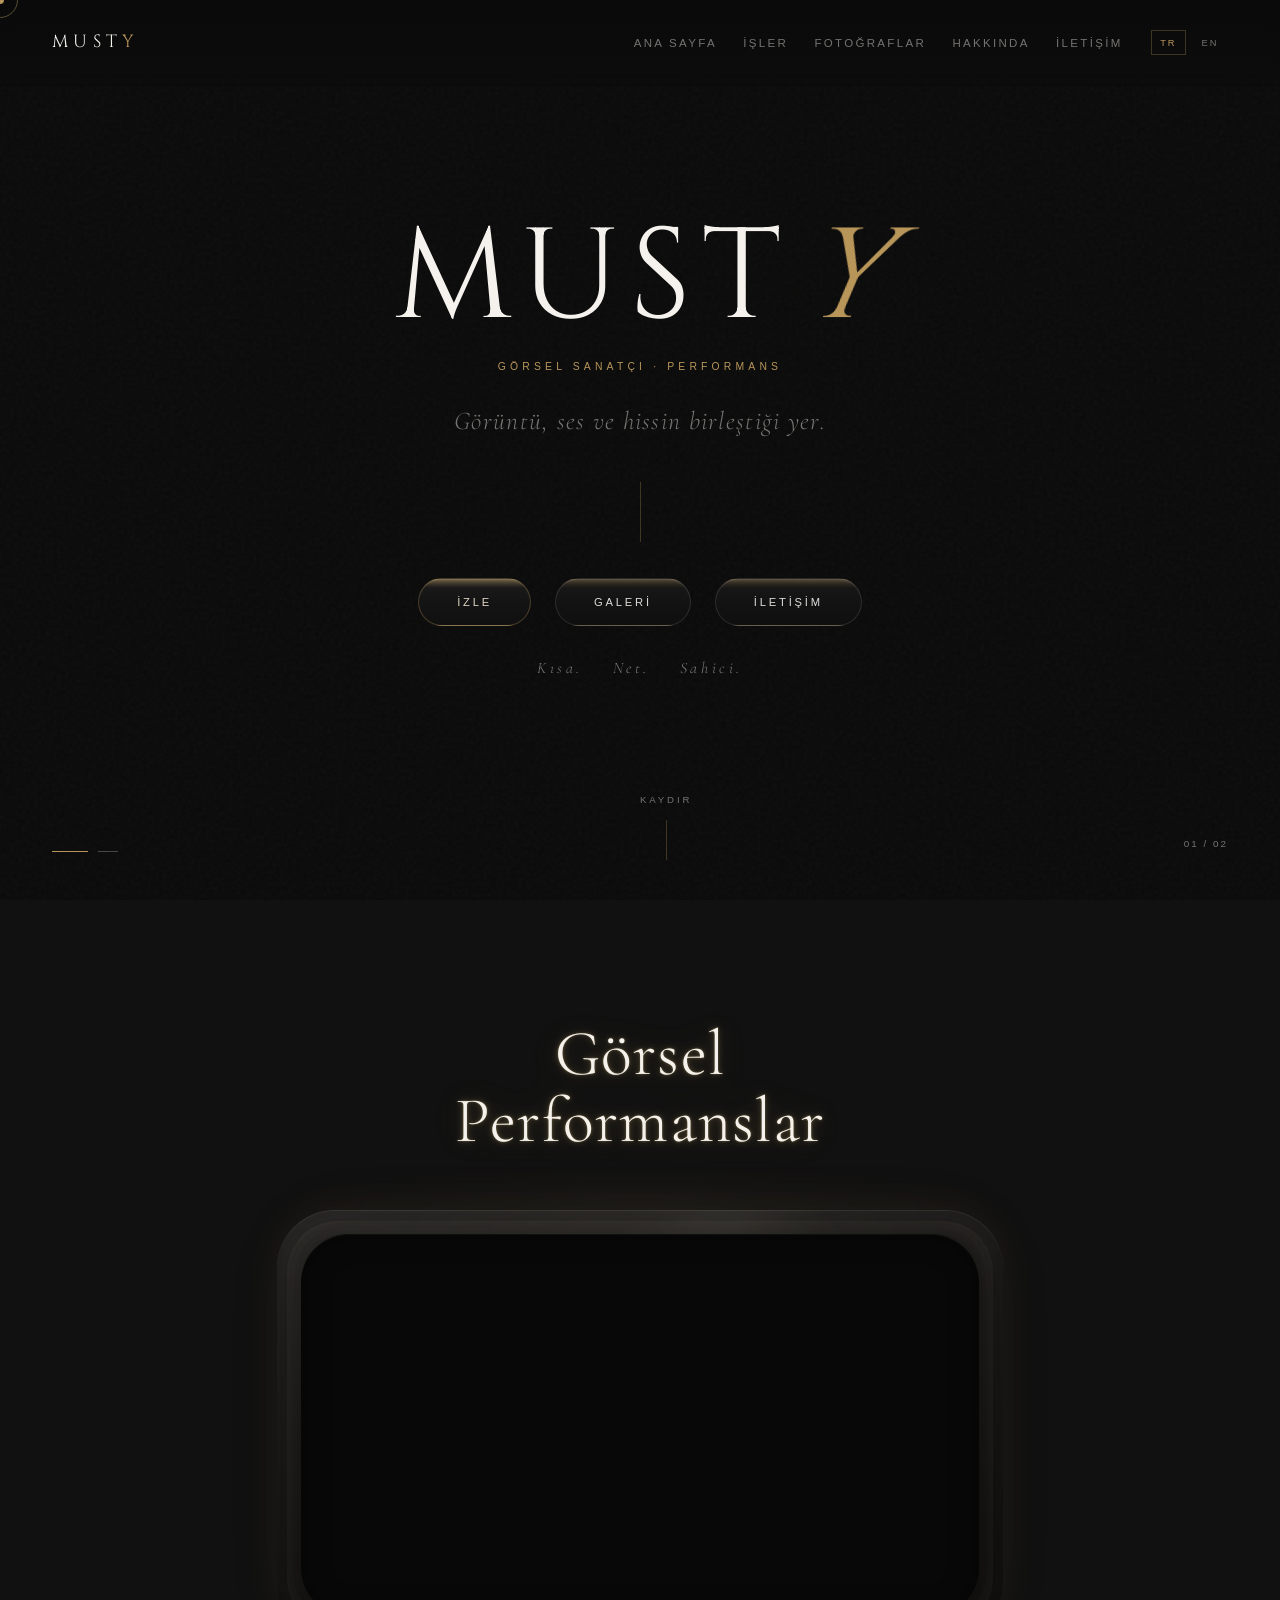
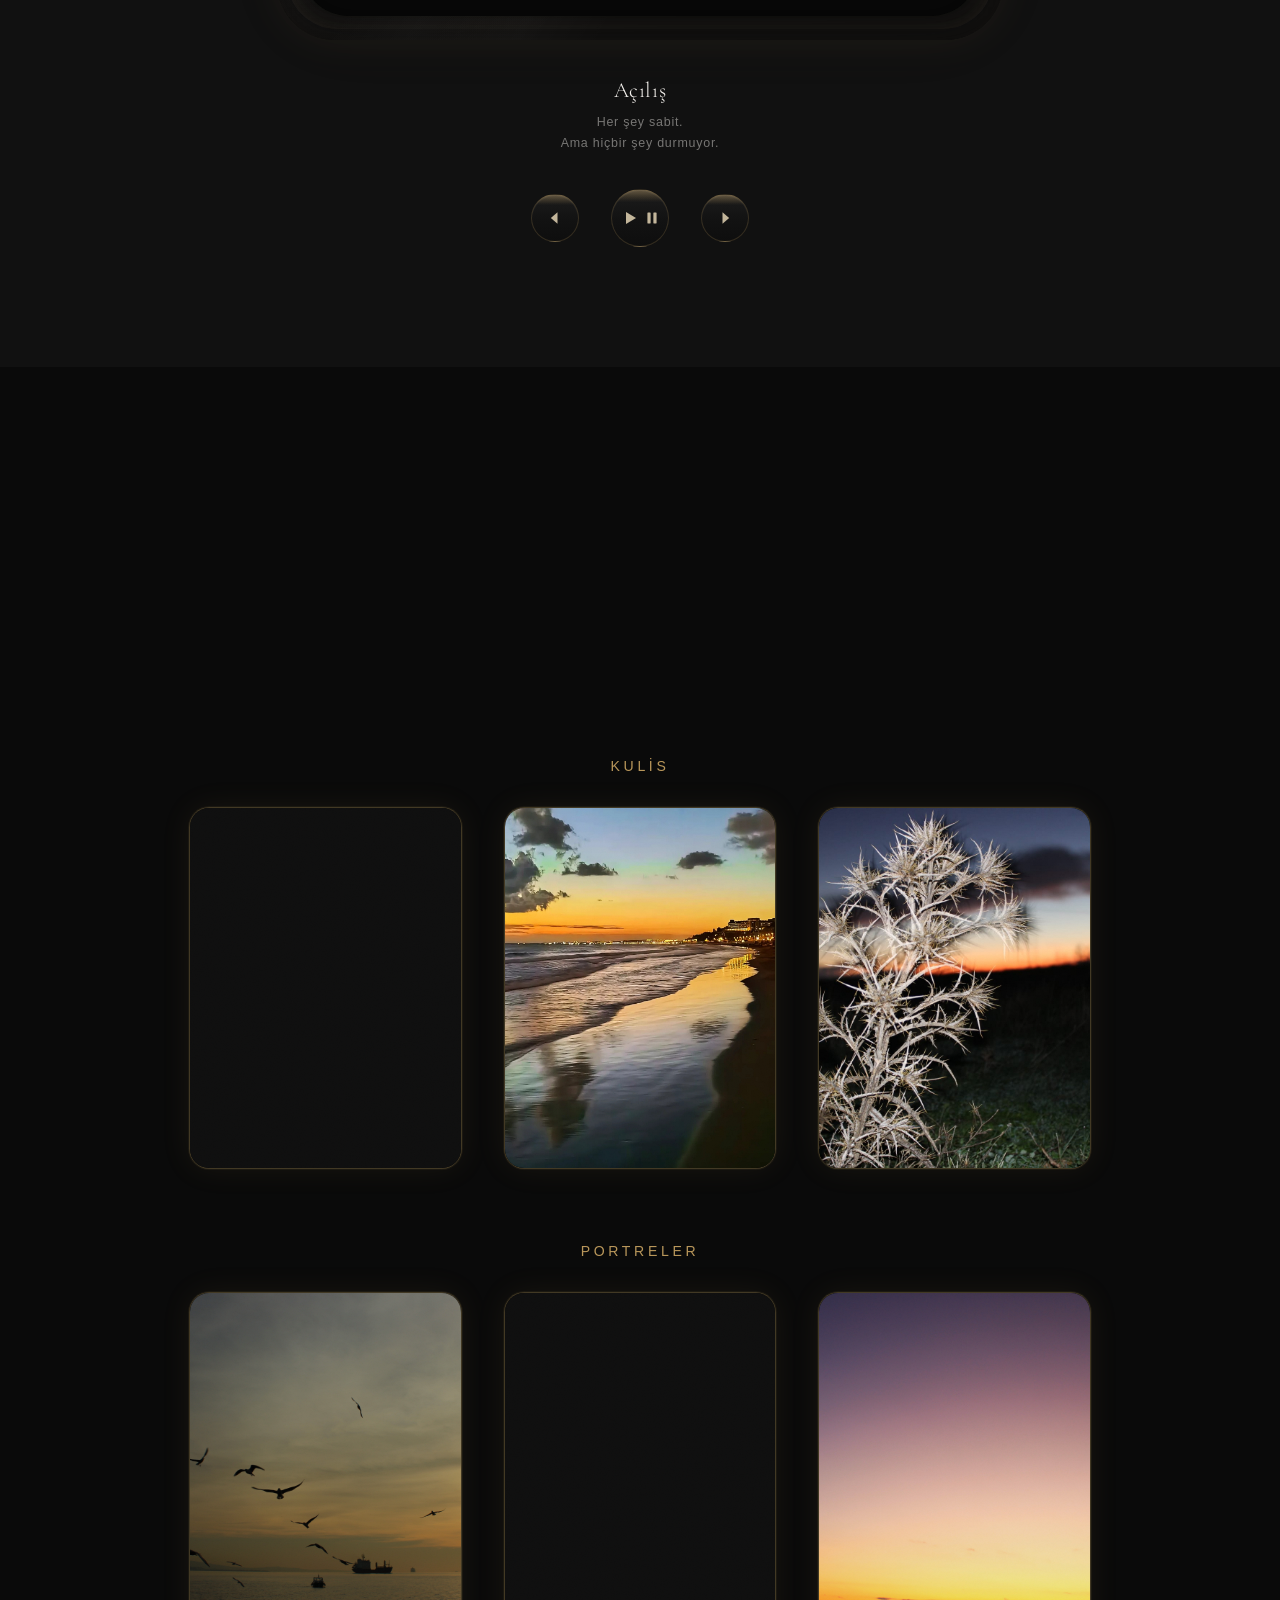
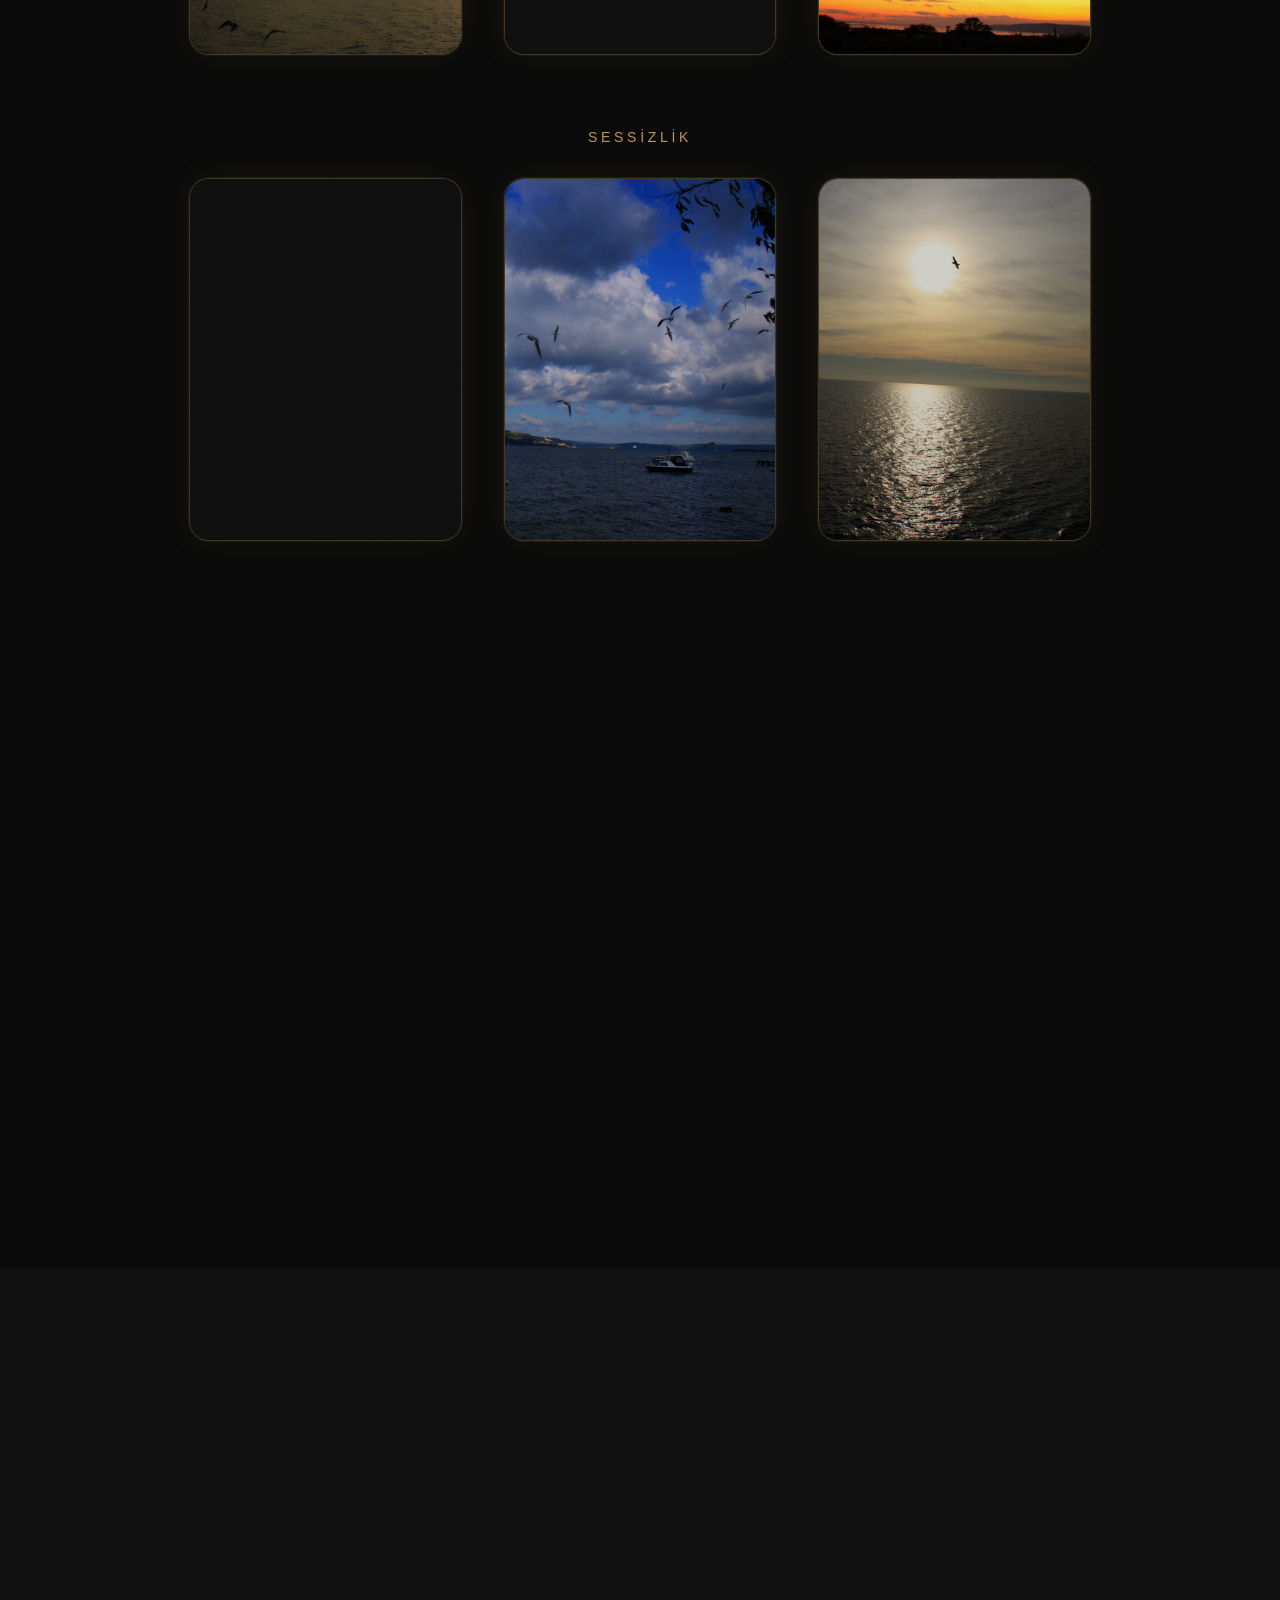
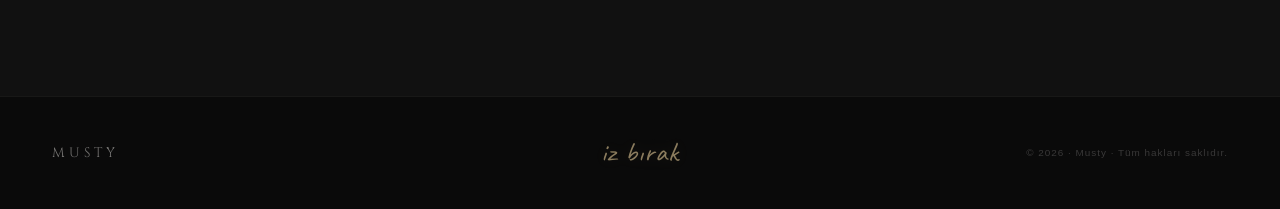
==== index.html @ a7899d6b "initial music web demo" ====
<!DOCTYPE html>
<html lang="tr">
  <head>
    <meta charset="utf-8" />
    <meta name="viewport" content="width=device-width, initial-scale=1" />
    <title>Musty</title>
    <meta id="meta-desc" name="description" content="" />
    <link rel="preconnect" href="https://fonts.googleapis.com" />
    <link rel="preconnect" href="https://fonts.gstatic.com" crossorigin />
    <link
      href="https://fonts.googleapis.com/css2?family=Caveat:wght@400;500&family=Cinzel:wght@300;400;500&family=Cormorant+Garamond:ital,wght@0,300;0,400;0,500;0,600;1,300;1,400&family=Outfit:wght@200;300;400;500&display=swap"
      rel="stylesheet"
    />
    <link rel="stylesheet" href="css/site.css" />
    <link rel="stylesheet" href="css/style2.css" />
  </head>
  <body>
    <div class="cursor-dot" id="cursorDot" aria-hidden="true"></div>
    <div class="cursor-ring" id="cursorRing" aria-hidden="true"></div>
    <header class="site-nav" role="banner">
      <a class="site-nav__mark" href="#hero">Must<span>y</span></a>
      <div class="site-nav__right">
        <nav aria-label="" data-i18n-aria="nav.aria">
          <ul class="site-nav__links">
            <li><a href="#hero" data-i18n="nav.home">Home</a></li>
            <li><a href="#works" data-i18n="nav.works">Works</a></li>
            <li><a href="#photos" data-i18n="nav.photos">Photos</a></li>
            <li><a href="#about" data-i18n="nav.about">About</a></li>
            <li><a href="#contact" data-i18n="nav.contact">Contact</a></li>
          </ul>
        </nav>
        <div class="lang-switch" role="group" data-i18n-aria="lang.switch">
          <button type="button" class="lang-switch__btn" data-set-lang="tr" lang="tr">TR</button>
          <button type="button" class="lang-switch__btn" data-set-lang="en" lang="en">EN</button>
        </div>
      </div>
    </header>

    <main id="hero" class="hero hero--slides-only">
      <div class="hero__media" aria-hidden="true">
        <div class="hero__slides is-active">
          <div class="hero__slide is-current" style="background-image: url('assets/images/musty%20(1).JPG')"></div>
          <div class="hero__slide" style="background-image: url('assets/images/musty%20(4).JPG')"></div>
        </div>
        <div class="hero__scrim"></div>
        <div class="hero__grain"></div>
      </div>
      <div class="hero-foreground hero-reveal">
        <div class="hero-content">
          <h1 class="hero-name" data-i18n-html="hero.nameHtml">
            <span class="hero-name__stem">Must</span><span class="hero-name__y">y</span>
          </h1>
          <p class="hero-eyebrow" data-i18n="hero.kicker">—</p>
          <p class="hero-tagline" data-i18n="hero.tagline">—</p>
          <div class="hero-line" aria-hidden="true"></div>
          <div class="hero-buttons">
            <a class="btn-gold" href="#works" data-i18n="hero.watch">Watch</a>
            <a class="btn-ghost" href="#photos" data-i18n="hero.gallery">Gallery</a>
            <a class="btn-ghost" href="#contact" data-i18n="hero.contact">Contact</a>
          </div>
          <p class="hero-promise" data-i18n-aria="hero.promiseAria">
            <span class="hero-promise__word" style="--hp: 0" data-i18n="hero.promise1">Kısa.</span>
            <span class="hero-promise__word" style="--hp: 1" data-i18n="hero.promise2">Net.</span>
            <span class="hero-promise__word" style="--hp: 2" data-i18n="hero.promise3">Sahici.</span>
          </p>
        </div>
        <div class="slide-dots" role="tablist" aria-label="">
          <div class="dot active" data-slide="0" role="button" tabindex="0" aria-label="1"></div>
          <div class="dot" data-slide="1" role="button" tabindex="0" aria-label="2"></div>
        </div>
        <div class="slide-counter" id="slideCounter">01 / 02</div>
        <div class="scroll-hint">
          <span data-i18n="hero.scroll">Scroll</span>
          <div class="scroll-line"></div>
        </div>
      </div>
    </main>

    <section id="works" class="section section--works section--film" aria-labelledby="works-heading">
      <header class="section__head section__head--film reveal">
        <h2 id="works-heading" class="section__title section__title--mega" data-i18n-html="videos.titleHtml">—</h2>
      </header>

      <div class="film-playlist" hidden aria-hidden="true">
        <span
          class="film-playlist__src"
          data-src="assets/videos/video%20(1).mp4"
          data-poster="assets/images/musty%20(1).JPG"
          data-i18n-work="work01"
        ></span>
        <span
          class="film-playlist__src"
          data-src="assets/videos/video%20(2).mp4"
          data-poster="assets/images/musty%20(2).jpg"
          data-i18n-work="work02"
        ></span>
        <span
          class="film-playlist__src"
          data-src="assets/videos/video%20(3).mp4"
          data-poster="assets/images/musty%20(3).jpg"
          data-i18n-work="work03"
        ></span>
        <span
          class="film-playlist__src"
          data-src="assets/videos/video%20(4).mp4"
          data-poster="assets/images/musty%20(4).JPG"
          data-i18n-work="work04"
        ></span>
        <span
          class="film-playlist__src"
          data-src="assets/videos/video%20(5).mp4"
          data-poster="assets/images/musty%20(5).JPG"
          data-i18n-work="work05"
        ></span>
        <span
          class="film-playlist__src"
          data-src="assets/videos/video%20(6).mp4"
          data-poster="assets/images/musty%20(6).JPG"
          data-i18n-work="work06"
        ></span>
      </div>

      <div class="film-player reveal" data-film-player>
        <div class="film-player__glass" role="region" data-i18n-aria="film.ariaShell">
          <div class="film-player__glow" aria-hidden="true"></div>
          <div class="film-player__sheen" aria-hidden="true"></div>
          <div class="film-player__video-shell">
            <video
              id="filmPlayerVideo"
              class="film-player__video"
              playsinline
              preload="none"
              controlslist="nodownload noremoteplayback"
              disablepictureinpicture
              poster="assets/images/musty%20(1).JPG"
            ></video>
          </div>
        </div>

        <div class="film-player__meta">
          <p class="film-player__title" data-film-meta-title></p>
          <p class="film-player__desc" data-film-meta-desc></p>
        </div>

        <div class="film-player__controls" role="group" data-i18n-aria="film.ariaControls">
          <button type="button" class="film-ctrl film-ctrl--side" data-film-prev data-i18n-aria="film.prev" aria-label="">
            <svg class="film-ctrl__svg" viewBox="0 0 24 24" width="20" height="20" aria-hidden="true" focusable="false">
              <polygon fill="currentColor" points="15,5 7,12 15,19" />
            </svg>
          </button>
          <button type="button" class="film-ctrl film-ctrl--play" data-film-toggle data-i18n-aria="film.play" aria-label="">
            <svg class="film-ctrl__svg film-ctrl__icon-play" viewBox="0 0 24 24" width="24" height="24" aria-hidden="true" focusable="false">
              <polygon fill="currentColor" points="9,6 9,18 19,12" />
            </svg>
            <svg class="film-ctrl__svg film-ctrl__icon-pause" viewBox="0 0 24 24" width="22" height="22" aria-hidden="true" focusable="false" hidden>
              <rect fill="currentColor" x="7" y="6" width="3.5" height="12" rx="0.5" />
              <rect fill="currentColor" x="13.5" y="6" width="3.5" height="12" rx="0.5" />
            </svg>
          </button>
          <button type="button" class="film-ctrl film-ctrl--side" data-film-next data-i18n-aria="film.next" aria-label="">
            <svg class="film-ctrl__svg" viewBox="0 0 24 24" width="20" height="20" aria-hidden="true" focusable="false">
              <polygon fill="currentColor" points="9,5 17,12 9,19" />
            </svg>
          </button>
        </div>
      </div>
    </section>

    <section id="photos" class="section section--photos" aria-labelledby="photos-heading">
      <header class="gallery-page-head reveal">
        <h2 id="photos-heading" class="section__title section__title--mega section__title--photos" data-i18n-html="photos.titleHtml">—</h2>
        <p class="section__sub section__sub--photos-poetic">
          <span data-i18n="photos.poetic1">—</span><br />
          <span data-i18n="photos.poetic2">—</span>
        </p>
      </header>

      <div class="gallery-category reveal">
        <h3 class="gallery-category__title" data-i18n="gal.backstage">—</h3>
        <div class="gallery-grid gallery-grid--triple">
          <button type="button" class="gal-item" data-gallery-open data-gallery-src="assets/images/musty%20(1).JPG" data-i18n-gallery="ed1">
            <span class="gal-bg" style="background-image: url('assets/images/musty%20(1).JPG')" aria-hidden="true"></span>
            <span class="gal-caption"><span class="gal-caption__text"></span></span>
          </button>
          <button type="button" class="gal-item" data-gallery-open data-gallery-src="assets/images/musty%20(2).jpg" data-i18n-gallery="ed2">
            <span class="gal-bg" style="background-image: url('assets/images/musty%20(2).jpg')" aria-hidden="true"></span>
            <span class="gal-caption"><span class="gal-caption__text"></span></span>
          </button>
          <button type="button" class="gal-item" data-gallery-open data-gallery-src="assets/images/musty%20(3).jpg" data-i18n-gallery="ed3">
            <span class="gal-bg" style="background-image: url('assets/images/musty%20(3).jpg')" aria-hidden="true"></span>
            <span class="gal-caption"><span class="gal-caption__text"></span></span>
          </button>
        </div>
      </div>

      <div class="gallery-category reveal">
        <h3 class="gallery-category__title" data-i18n="gal.portraits">—</h3>
        <div class="gallery-grid gallery-grid--triple">
          <button type="button" class="gal-item" data-gallery-open data-gallery-src="assets/images/musty%20(6).JPG" data-i18n-gallery="ed6">
            <span class="gal-bg" style="background-image: url('assets/images/musty%20(6).JPG')" aria-hidden="true"></span>
            <span class="gal-caption"><span class="gal-caption__text"></span></span>
          </button>
          <button type="button" class="gal-item" data-gallery-open data-gallery-src="assets/images/musty%20(7).JPG" data-i18n-gallery="ed7">
            <span class="gal-bg" style="background-image: url('assets/images/musty%20(7).JPG')" aria-hidden="true"></span>
            <span class="gal-caption"><span class="gal-caption__text"></span></span>
          </button>
          <button type="button" class="gal-item" data-gallery-open data-gallery-src="assets/images/musty%20(8).JPG" data-i18n-gallery="ed8">
            <span class="gal-bg" style="background-image: url('assets/images/musty%20(8).JPG')" aria-hidden="true"></span>
            <span class="gal-caption"><span class="gal-caption__text"></span></span>
          </button>
        </div>
      </div>

      <div class="gallery-category reveal">
        <h3 class="gallery-category__title" data-i18n="gal.silence">—</h3>
        <div class="gallery-grid gallery-grid--triple">
          <button type="button" class="gal-item" data-gallery-open data-gallery-src="assets/images/musty%20(11).JPG" data-i18n-gallery="ed11">
            <span class="gal-bg" style="background-image: url('assets/images/musty%20(11).JPG')" aria-hidden="true"></span>
            <span class="gal-caption"><span class="gal-caption__text"></span></span>
          </button>
          <button type="button" class="gal-item" data-gallery-open data-gallery-src="assets/images/musty%20(12).JPG" data-i18n-gallery="ed12">
            <span class="gal-bg" style="background-image: url('assets/images/musty%20(12).JPG')" aria-hidden="true"></span>
            <span class="gal-caption"><span class="gal-caption__text"></span></span>
          </button>
          <button type="button" class="gal-item" data-gallery-open data-gallery-src="assets/images/musty%20(13).JPG" data-i18n-gallery="ed13">
            <span class="gal-bg" style="background-image: url('assets/images/musty%20(13).JPG')" aria-hidden="true"></span>
            <span class="gal-caption"><span class="gal-caption__text"></span></span>
          </button>
        </div>
      </div>

      <div class="gallery-category reveal">
        <h3 class="gallery-category__title" data-i18n="gal.motion">—</h3>
        <div class="gallery-grid gallery-grid--triple">
          <button type="button" class="gal-item" data-gallery-open data-gallery-src="assets/images/musty%20(16).JPG" data-i18n-gallery="ed16">
            <span class="gal-bg" style="background-image: url('assets/images/musty%20(16).JPG')" aria-hidden="true"></span>
            <span class="gal-caption"><span class="gal-caption__text"></span></span>
          </button>
          <button type="button" class="gal-item" data-gallery-open data-gallery-src="assets/images/musty%20(19).JPG" data-i18n-gallery="ed19">
            <span class="gal-bg" style="background-image: url('assets/images/musty%20(19).JPG')" aria-hidden="true"></span>
            <span class="gal-caption"><span class="gal-caption__text"></span></span>
          </button>
          <button type="button" class="gal-item" data-gallery-open data-gallery-src="assets/images/musty%20(18).JPG" data-i18n-gallery="ed18">
            <span class="gal-bg" style="background-image: url('assets/images/musty%20(18).JPG')" aria-hidden="true"></span>
            <span class="gal-caption"><span class="gal-caption__text"></span></span>
          </button>
        </div>
      </div>

      <div class="gallery-all reveal">
        <a href="kareler.html" class="gallery-all__link" data-i18n-aria="photos.allAria">
          <span class="gallery-all__title" data-i18n="gal.all">—</span>
        </a>
      </div>
    </section>

    <section id="about" class="section section--about" aria-labelledby="about-heading">
      <div class="about-visual reveal">
        <div class="about-accent-box" aria-hidden="true"></div>
        <div class="about-portrait">
          <img src="assets/images/musty%20(8).JPG" alt="" loading="lazy" width="900" height="1200" />
        </div>
        <div class="about-number" aria-hidden="true">MUSTY</div>
      </div>
      <div class="about-text reveal">
        <h2 id="about-heading" class="section__title section__title--mega section__title--romantic section__title--about" data-i18n-html="about.titleHtml">—</h2>
        <ul class="manifesto-lines">
          <li data-i18n-html="about.m1">—</li>
          <li data-i18n-html="about.m2">—</li>
          <li data-i18n-html="about.m3">—</li>
          <li data-i18n-html="about.m4">—</li>
        </ul>
      </div>
    </section>

    <section id="press" class="section section--press" aria-labelledby="press-heading">
      <div class="press-intro reveal">
        <h2 id="press-heading" class="section__title section__title--mega" data-i18n="press.title">—</h2>
      </div>
      <div class="press-grid reveal">
        <div class="press-item">
          <div class="press-mark" aria-hidden="true">"</div>
          <p class="press-quote" data-i18n="press.q1">—</p>
          <p class="press-source" data-i18n="press.s1">—</p>
        </div>
        <div class="press-item">
          <div class="press-mark" aria-hidden="true">"</div>
          <p class="press-quote" data-i18n="press.q2">—</p>
          <p class="press-source" data-i18n="press.s2">—</p>
        </div>
        <div class="press-item">
          <div class="press-mark" aria-hidden="true">"</div>
          <p class="press-quote" data-i18n="press.q3">—</p>
          <p class="press-source" data-i18n="press.s3">—</p>
        </div>
      </div>
    </section>

    <section id="contact" class="section section--contact" aria-labelledby="contact-heading">
      <div class="contact-text reveal">
        <h2 id="contact-heading" class="section__title section__title--mega section__title--romantic section__title--contact" data-i18n-html="contact.titleHtml">—</h2>
        <p class="contact-desc" data-i18n="contact.desc">—</p>
        <div class="contact-links">
          <a href="#" class="contact-link contact-link--row" data-i18n-aria="aria.instagram">
            <span class="contact-link__pill">
              <span class="link-icon link-icon--svg" aria-hidden="true">
                <svg class="contact-icon-svg" viewBox="0 0 24 24" fill="none" xmlns="http://www.w3.org/2000/svg" focusable="false">
                  <rect x="2" y="2" width="20" height="20" rx="5" stroke="currentColor" stroke-width="1.5" />
                  <circle cx="12" cy="12" r="4" stroke="currentColor" stroke-width="1.5" />
                  <circle cx="17.5" cy="6.5" r="1.25" fill="currentColor" stroke="none" />
                </svg>
              </span>
            </span>
            <span class="contact-link__label" data-i18n="contact.ig">—</span>
          </a>
          <a href="#" class="contact-link contact-link--row" data-i18n-aria="aria.youtube">
            <span class="contact-link__pill">
              <span class="link-icon link-icon--svg" aria-hidden="true">
                <svg class="contact-icon-svg" viewBox="0 0 24 24" xmlns="http://www.w3.org/2000/svg" focusable="false" aria-hidden="true">
                  <path
                    fill="currentColor"
                    d="M23.498 6.186a3.016 3.016 0 0 0-2.122-2.136C19.505 3.545 12 3.545 12 3.545s-7.505 0-9.377.505A3.017 3.017 0 0 0 .502 6.186C0 8.07 0 12 0 12s0 3.93.502 5.814a3.016 3.016 0 0 0 2.122 2.136c1.871.505 9.376.505 9.376.505s7.505 0 9.377-.505a3.015 3.015 0 0 0 2.122-2.136C24 15.93 24 12 24 12s0-3.93-.502-5.814zM9.545 15.568V8.432L15.818 12l-6.273 3.568z"
                  />
                </svg>
              </span>
            </span>
            <span class="contact-link__label" data-i18n="contact.yt">—</span>
          </a>
          <a href="#" class="contact-link contact-link--row" data-i18n-aria="aria.tiktok">
            <span class="contact-link__pill">
              <span class="link-icon link-icon--svg" aria-hidden="true">
                <svg class="contact-icon-svg" viewBox="0 0 24 24" xmlns="http://www.w3.org/2000/svg" focusable="false" aria-hidden="true">
                  <path
                    fill="currentColor"
                    d="M19.59 6.69a4.83 4.83 0 0 1-3.77-4.25V2h-3.45v13.67a2.89 2.89 0 1 1-5.2-1.71 2.89 2.89 0 0 1 2.31-2.83V9.39a6.05 6.05 0 1 0 6.33 6V8.46a8.18 8.18 0 0 0 4.78 1.54V6.69z"
                  />
                </svg>
              </span>
            </span>
            <span class="contact-link__label" data-i18n="contact.tt">—</span>
          </a>
          <a href="mailto:hello@musty.studio" class="contact-link contact-link--row" data-i18n-aria="aria.email">
            <span class="contact-link__pill">
              <span class="link-icon link-icon--svg" aria-hidden="true">
                <svg class="contact-icon-svg" viewBox="0 0 24 24" fill="none" xmlns="http://www.w3.org/2000/svg" focusable="false">
                  <path
                    d="M4 4h16c1.1 0 2 .9 2 2v12c0 1.1-.9 2-2 2H4c-1.1 0-2-.9-2-2V6c0-1.1.9-2 2-2z"
                    stroke="currentColor"
                    stroke-width="1.5"
                    stroke-linecap="round"
                    stroke-linejoin="round"
                  />
                  <path d="m22 6-10 7L2 6" stroke="currentColor" stroke-width="1.5" stroke-linecap="round" stroke-linejoin="round" />
                </svg>
              </span>
            </span>
            <span class="contact-link__label" data-i18n="contact.mailto">—</span>
          </a>
        </div>
      </div>
      <div class="contact-form-side reveal" role="form" aria-label="">
        <div class="form-field">
          <label for="cf-name" data-i18n="contact.name">—</label>
          <input id="cf-name" type="text" autocomplete="name" data-i18n-placeholder="contact.phName" placeholder="" />
        </div>
        <div class="form-field">
          <label for="cf-email" data-i18n="contact.email">—</label>
          <input id="cf-email" type="email" autocomplete="email" data-i18n-placeholder="contact.phEmail" placeholder="" />
        </div>
        <div class="form-field">
          <label for="cf-subject" data-i18n="contact.subject">—</label>
          <input id="cf-subject" type="text" data-i18n-placeholder="contact.phSubject" placeholder="" />
        </div>
        <div class="form-field">
          <label for="cf-msg" data-i18n="contact.message">—</label>
          <textarea id="cf-msg" rows="5" data-i18n-placeholder="contact.phMessage" placeholder=""></textarea>
        </div>
        <button type="button" class="submit-btn" data-i18n="contact.submit">—</button>
      </div>
    </section>

    <footer class="site-footer">
      <span class="site-footer__mark">MUSTY</span>
      <p class="site-footer__tagline" data-i18n="footer.tagline">iz bırak</p>
      <p class="site-footer__copy">© <span id="y"></span> · <span data-i18n="footer.rights">—</span></p>
    </footer>

    <div id="video-modal" class="modal" role="dialog" aria-modal="true" aria-labelledby="modal-video-title" aria-hidden="true">
      <div class="modal__box">
        <button type="button" class="modal__close" data-i18n="modal.close">Close</button>
        <div class="modal__video-wrap">
          <video class="modal__player" controls playsinline></video>
        </div>
        <div class="modal__caption">
          <h3 id="modal-video-title" data-modal-title></h3>
          <p data-modal-desc></p>
        </div>
      </div>
    </div>

    <div id="image-modal" class="modal lightbox-img" role="dialog" aria-modal="true" aria-label="" data-i18n-aria="imageModal.aria" aria-hidden="true">
      <div class="modal__box">
        <button type="button" class="modal__close" data-i18n="modal.close">Close</button>
        <div class="modal__img-wrap">
          <img class="modal__img" src="" alt="" />
        </div>
      </div>
    </div>

    <script src="js/main2.js"></script>
    <script src="js/locales.js"></script>
    <script src="js/site.js"></script>
  </body>
</html>
---- css/site.css ----
/* sanatcı2/css/style.css paleti + mevcut BEM sınıflarıyla uyumlu alias’lar */
:root {
  --black: #0a0a0a;
  --deep: #111111;
  --surface: #161616;
  --bone: #e8e0d4;
  --gold: #b8965a;
  --gold-dim: rgba(184, 150, 90, 0.3);
  --white: #f5f2ee;
  --muted: rgba(245, 242, 238, 0.45);
  --accent: rgba(184, 150, 90, 0.15);
  --ease-out: cubic-bezier(0.22, 1, 0.36, 1);
  --font-display: "Cormorant Garamond", "Times New Roman", serif;
  --font-cinzel: "Cinzel", "Times New Roman", serif;
  --font-sans: "Helvetica Neue", Helvetica, sans-serif;
  --bg: var(--black);
  --bg-elev: var(--surface);
  --fg: var(--white);
  --fg-soft: var(--bone);
  --fg-muted: var(--muted);
  --gold-soft: var(--gold);
  --line: rgba(245, 242, 238, 0.07);
}

*,
*::before,
*::after {
  box-sizing: border-box;
}

html {
  scroll-behavior: smooth;
}

@media (prefers-reduced-motion: reduce) {
  html {
    scroll-behavior: auto;
  }
  *,
  *::before,
  *::after {
    animation-duration: 0.01ms !important;
    animation-iteration-count: 1 !important;
    transition-duration: 0.01ms !important;
  }
}

.visually-hidden {
  position: absolute;
  width: 1px;
  height: 1px;
  padding: 0;
  margin: -1px;
  overflow: hidden;
  clip: rect(0, 0, 0, 0);
  white-space: nowrap;
  border: 0;
}

body {
  margin: 0;
  background: var(--black);
  color: var(--white);
  font-family: var(--font-sans);
  font-weight: 300;
  font-size: 1rem;
  line-height: 1.65;
  -webkit-font-smoothing: antialiased;
}

img,
video {
  max-width: 100%;
  display: block;
}

a {
  color: inherit;
  text-decoration: none;
}

/* ——— Nav ——— */
.site-nav {
  position: fixed;
  top: 0;
  left: 0;
  right: 0;
  z-index: 50;
  display: flex;
  align-items: center;
  justify-content: space-between;
  padding: 28px 52px;
  background: linear-gradient(to bottom, rgba(10, 10, 10, 0.9), transparent);
  backdrop-filter: blur(10px);
  -webkit-backdrop-filter: blur(10px);
  border-bottom: 1px solid transparent;
  transition: border-color 0.4s var(--ease-out), background 0.4s var(--ease-out);
}

.site-nav.is-scrolled {
  border-bottom-color: var(--line);
  background: rgba(10, 10, 10, 0.88);
}

.site-nav__mark {
  font-family: var(--font-cinzel);
  font-size: 1.1rem;
  font-weight: 300;
  letter-spacing: 0.3em;
  text-transform: uppercase;
  color: var(--white);
}

.site-nav__mark span {
  color: var(--gold);
}

.site-nav__links {
  display: flex;
  flex-wrap: wrap;
  gap: 0.5rem 1.65rem;
  list-style: none;
  margin: 0;
  padding: 0;
}

.site-nav__links a {
  font-size: 0.72rem;
  letter-spacing: 0.2em;
  text-transform: uppercase;
  color: var(--muted);
  transition: color 0.3s var(--ease-out);
}

.site-nav__links a:hover,
.site-nav__links a:focus-visible {
  color: var(--gold);
  outline: none;
}

.site-nav__right {
  display: flex;
  align-items: center;
  flex-wrap: wrap;
  gap: 1rem 1.75rem;
  margin-left: auto;
}

.lang-switch {
  display: flex;
  align-items: center;
  gap: 0.35rem;
}

.lang-switch__btn {
  font-family: var(--font-sans);
  font-size: 0.58rem;
  font-weight: 400;
  letter-spacing: 0.2em;
  text-transform: uppercase;
  color: var(--fg-muted);
  background: transparent;
  border: 1px solid transparent;
  padding: 0.4rem 0.55rem;
  cursor: pointer;
  transition: color 0.3s var(--ease-out), border-color 0.3s var(--ease-out);
}

.lang-switch__btn:hover,
.lang-switch__btn:focus-visible {
  color: var(--fg-soft);
  outline: none;
}

.lang-switch__btn.is-active {
  color: var(--gold);
  border-color: var(--gold-dim);
}

@media (max-width: 900px) {
  .site-nav {
    padding: 24px 28px;
  }
}

@media (max-width: 640px) {
  .site-nav {
    flex-direction: column;
    gap: 1rem;
    align-items: flex-start;
  }

  .lang-switch {
    width: 100%;
    justify-content: flex-start;
  }
}

/* ——— Hero (sanatcı2: fadeUp + nokta/sayaç + scroll-hint) ——— */
.hero {
  position: relative;
  min-height: 100vh;
  min-height: 100dvh;
  height: 100vh;
  height: 100dvh;
  display: flex;
  align-items: center;
  justify-content: center;
  text-align: center;
  padding: clamp(6rem, 14vw, 10rem) clamp(1.5rem, 5vw, 4rem) 5rem;
  overflow: hidden;
}

.hero__media {
  position: absolute;
  inset: 0;
  z-index: 0;
}

.hero__video {
  position: absolute;
  inset: 0;
  width: 100%;
  height: 100%;
  object-fit: cover;
  opacity: 1;
  transition: opacity 1.2s var(--ease-out);
  transform-origin: 50% 45%;
  animation: heroKenburns 52s ease-in-out infinite alternate;
}

.hero.hero--slides-only .hero__video,
.hero__video.is-hidden {
  opacity: 0;
  pointer-events: none;
}

.hero__slides {
  position: absolute;
  inset: 0;
  opacity: 0;
  transition: opacity 1s var(--ease-out);
  pointer-events: none;
}

.hero.hero--slides-only .hero__slides,
.hero__slides.is-active {
  opacity: 1;
  pointer-events: auto;
}

@keyframes heroKenburns {
  0% {
    transform: scale(1);
    opacity: 1;
  }
  100% {
    transform: scale(1.05);
    opacity: 0.97;
  }
}

.hero__slide {
  position: absolute;
  inset: 0;
  background-size: cover;
  background-position: center;
  opacity: 0;
  transition: opacity 1.8s ease;
  transform-origin: 50% 45%;
}

.hero__slide.is-current {
  opacity: 1;
  z-index: 1;
  animation: heroKenburns 52s ease-in-out infinite alternate;
}

.hero__scrim {
  position: absolute;
  inset: 0;
  z-index: 2;
  background: linear-gradient(
    to bottom,
    rgba(10, 10, 10, 0.2) 0%,
    rgba(10, 10, 10, 0.4) 40%,
    rgba(10, 10, 10, 0.85) 100%
  );
  pointer-events: none;
}

.hero__grain {
  position: absolute;
  inset: 0;
  z-index: 3;
  opacity: 0.035;
  pointer-events: none;
  background-image: url("data:image/svg+xml,%3Csvg viewBox='0 0 256 256' xmlns='http://www.w3.org/2000/svg'%3E%3Cfilter id='n'%3E%3CfeTurbulence type='fractalNoise' baseFrequency='0.9' numOctaves='4' stitchTiles='stitch'/%3E%3C/filter%3E%3Crect width='100%25' height='100%25' filter='url(%23n)'/%3E%3C/svg%3E");
}

@media (prefers-reduced-motion: reduce) {
  .hero__video,
  .hero__slide.is-current {
    animation: none !important;
    transform: scale(1);
    opacity: 1;
  }
}

.hero-foreground {
  position: absolute;
  inset: 0;
  z-index: 10;
  display: flex;
  flex-direction: column;
  align-items: center;
  justify-content: center;
}

.hero-content {
  position: relative;
  z-index: 10;
  max-width: 820px;
  padding: 0 40px;
}

.hero-name {
  font-family: var(--font-cinzel);
  font-size: clamp(4rem, 10vw, 9rem);
  font-weight: 300;
  line-height: 0.95;
  letter-spacing: 0.08em;
  text-transform: uppercase;
  margin: 0 0 1.15rem;
  color: var(--white);
}

.hero-name__stem {
  display: inline-block;
}

.hero-name__y {
  display: inline-block;
  font-style: italic;
  font-weight: 400;
  color: var(--gold, #b8965a);
  transform: skewX(-10deg);
  transform-origin: center bottom;
}

.hero-promise {
  margin: 1.85rem 0 0;
  padding: 0;
  font-family: var(--font-display);
  font-size: clamp(0.82rem, 1.65vw, 1rem);
  font-style: italic;
  font-weight: 300;
  letter-spacing: 0.22em;
  color: rgba(245, 242, 238, 0.48);
  line-height: 1.6;
}

.hero-eyebrow {
  font-size: 0.65rem;
  letter-spacing: 0.4em;
  text-transform: uppercase;
  color: var(--gold);
  margin: 0 0 1.5rem;
}

.hero-tagline {
  font-family: var(--font-display);
  font-size: clamp(1.1rem, 2.5vw, 1.6rem);
  font-style: italic;
  font-weight: 300;
  color: var(--muted);
  margin: 0;
  letter-spacing: 0.05em;
  max-width: 30em;
  margin-left: auto;
  margin-right: auto;
}

.hero-line {
  width: 1px;
  height: 60px;
  background: var(--gold-dim);
  margin: 40px auto 36px;
}

.hero-buttons {
  display: flex;
  gap: 24px;
  justify-content: center;
  flex-wrap: wrap;
}

/* Premium pill: hafif açık koyu gövde; üst ~%17–18 altın bandı (hover öncesi), aşağı soluk */
.hero-buttons .btn-gold,
.hero-buttons .btn-ghost {
  position: relative;
  display: inline-flex;
  align-items: center;
  justify-content: center;
  min-height: 2.95rem;
  padding: 14px 38px;
  font-family: var(--font-sans);
  font-size: 0.7rem;
  font-weight: 300;
  letter-spacing: 0.25em;
  text-transform: uppercase;
  text-decoration: none;
  cursor: pointer;
  border-radius: 999px;
  overflow: hidden;
  isolation: isolate;
  border: 1px solid rgba(255, 255, 255, 0.07);
  box-shadow: inset 0 1px 0 rgba(255, 255, 255, 0.045);
  transform: translateY(0) scale(1);
  transition:
    transform 0.5s var(--ease-out),
    box-shadow 0.5s var(--ease-out),
    border-color 0.5s var(--ease-out),
    color 0.5s var(--ease-out),
    background 0.5s var(--ease-out),
    background-image 0.5s var(--ease-out);
}

.hero-buttons .btn-gold {
  color: rgba(236, 224, 205, 0.94);
  border-color: rgba(184, 150, 90, 0.32);
  background-color: #121212;
  background-image:
    linear-gradient(
      180deg,
      rgba(216, 182, 122, 0.52) 0%,
      rgba(200, 168, 108, 0.32) 6%,
      rgba(190, 158, 98, 0.2) 11%,
      rgba(184, 150, 90, 0.1) 15%,
      rgba(184, 150, 90, 0.04) 18%,
      transparent 21%,
      transparent 100%
    ),
    linear-gradient(180deg, #1c1c1c 0%, #141414 48%, #101010 100%);
}

.hero-buttons .btn-ghost {
  color: rgba(245, 242, 238, 0.9);
  border-color: rgba(255, 255, 255, 0.11);
  background-color: #121212;
  background-image:
    linear-gradient(
      180deg,
      rgba(204, 172, 112, 0.36) 0%,
      rgba(190, 158, 98, 0.2) 7%,
      rgba(184, 150, 90, 0.11) 12%,
      rgba(184, 150, 90, 0.05) 16%,
      rgba(184, 150, 90, 0.02) 18%,
      transparent 21%,
      transparent 100%
    ),
    linear-gradient(180deg, #191919 0%, #131313 48%, #0f0f0f 100%);
}

.hero-buttons .btn-gold:hover,
.hero-buttons .btn-gold:focus-visible {
  transform: translateY(-4px) scale(1.032);
  color: #f7f1e8;
  border-color: rgba(200, 170, 110, 0.5);
  background-image:
    linear-gradient(
      180deg,
      rgba(232, 200, 135, 0.72) 0%,
      rgba(212, 180, 120, 0.45) 5%,
      rgba(198, 168, 108, 0.26) 11%,
      rgba(190, 158, 98, 0.12) 15%,
      rgba(188, 155, 95, 0.05) 18%,
      transparent 21%,
      transparent 100%
    ),
    linear-gradient(180deg, #222222 0%, #161616 48%, #111111 100%);
  box-shadow:
    inset 0 1px 0 rgba(255, 255, 255, 0.07),
    0 0 28px rgba(184, 150, 90, 0.22),
    0 0 48px rgba(184, 150, 90, 0.08),
    0 18px 40px rgba(0, 0, 0, 0.38),
    0 8px 20px rgba(0, 0, 0, 0.22);
}

.hero-buttons .btn-gold:focus-visible {
  outline: 1px solid rgba(184, 150, 90, 0.45);
  outline-offset: 3px;
}

.hero-buttons .btn-gold:focus:not(:focus-visible) {
  outline: none;
}

.hero-buttons .btn-ghost:hover,
.hero-buttons .btn-ghost:focus-visible {
  transform: translateY(-4px) scale(1.032);
  color: rgba(250, 246, 238, 0.96);
  border-color: rgba(184, 150, 90, 0.38);
  background-image:
    linear-gradient(
      180deg,
      rgba(222, 190, 128, 0.48) 0%,
      rgba(202, 172, 112, 0.28) 6%,
      rgba(190, 158, 98, 0.14) 12%,
      rgba(184, 150, 90, 0.06) 16%,
      rgba(184, 150, 90, 0.025) 18%,
      transparent 21%,
      transparent 100%
    ),
    linear-gradient(180deg, #1f1f1f 0%, #141414 48%, #101010 100%);
  box-shadow:
    inset 0 1px 0 rgba(255, 255, 255, 0.06),
    0 0 26px rgba(184, 150, 90, 0.16),
    0 0 44px rgba(184, 150, 90, 0.06),
    0 18px 38px rgba(0, 0, 0, 0.36),
    0 8px 18px rgba(0, 0, 0, 0.2);
}

.hero-buttons .btn-ghost:focus-visible {
  outline: 1px solid rgba(184, 150, 90, 0.4);
  outline-offset: 3px;
}

.hero-buttons .btn-ghost:focus:not(:focus-visible) {
  outline: none;
}

@media (prefers-reduced-motion: reduce) {
  .hero-buttons .btn-gold,
  .hero-buttons .btn-ghost {
    transition: box-shadow 0.35s ease, border-color 0.35s ease, color 0.35s ease, background 0.35s ease,
      background-image 0.35s ease;
  }

  .hero-buttons .btn-gold:hover,
  .hero-buttons .btn-gold:focus-visible,
  .hero-buttons .btn-ghost:hover,
  .hero-buttons .btn-ghost:focus-visible {
    transform: none;
  }
}

.btn-ghost {
  display: inline-flex;
  align-items: center;
  justify-content: center;
  min-height: 2.85rem;
  padding: 12px 34px;
  font-family: var(--font-sans);
  font-size: 0.7rem;
  font-weight: 300;
  letter-spacing: 0.25em;
  text-transform: uppercase;
  color: var(--white);
  background: transparent;
  border: 1px solid rgba(245, 242, 238, 0.2);
  cursor: pointer;
  transition: border-color 0.4s var(--ease-out), color 0.4s var(--ease-out), background 0.4s var(--ease-out);
}

.btn-ghost:hover,
.btn-ghost:focus-visible {
  border-color: var(--gold);
  color: var(--bone);
  outline: none;
}

.btn-ghost--gold {
  border-color: var(--gold);
  color: var(--gold);
}

.btn-ghost--gold:hover {
  background: var(--gold);
  color: var(--black);
}

.slide-dots {
  position: absolute;
  left: 52px;
  bottom: 48px;
  z-index: 10;
  display: flex;
  gap: 10px;
}

.slide-dots .dot {
  width: 20px;
  height: 1px;
  background: rgba(245, 242, 238, 0.25);
  transition: width 0.5s var(--ease-out), background 0.5s var(--ease-out);
  cursor: pointer;
}

.slide-dots .dot.active {
  width: 36px;
  background: var(--gold);
}

.slide-counter {
  position: absolute;
  right: 52px;
  bottom: 48px;
  z-index: 10;
  font-size: 0.62rem;
  letter-spacing: 0.2em;
  color: var(--muted);
}

.scroll-hint {
  position: absolute;
  bottom: 40px;
  left: 50%;
  z-index: 10;
  text-align: center;
}

.scroll-hint span {
  font-size: 0.6rem;
  letter-spacing: 0.3em;
  text-transform: uppercase;
  color: var(--muted);
  display: block;
  margin-bottom: 12px;
}

.scroll-line {
  width: 1px;
  height: 40px;
  background: var(--gold-dim);
  margin: 0 auto;
  position: relative;
  overflow: hidden;
}

.scroll-line::after {
  content: "";
  position: absolute;
  top: -100%;
  width: 100%;
  height: 100%;
  background: var(--gold);
  animation: heroScrollDown 2s infinite;
}

@keyframes heroScrollDown {
  0% {
    top: -100%;
  }
  100% {
    top: 100%;
  }
}

@media (max-width: 900px) {
  .slide-dots {
    left: 28px;
    bottom: 36px;
  }

  .slide-counter {
    right: 28px;
    bottom: 36px;
  }
}

@media (max-width: 640px) {
  .slide-dots {
    display: none;
  }

  .slide-counter {
    right: 28px;
    bottom: 100px;
  }
}

@media (prefers-reduced-motion: reduce) {
  .scroll-line::after {
    animation: none;
  }
}

/* ——— Sections (sanatcı2: 120px 52px) ——— */
.section {
  padding: 120px 52px;
}

@media (max-width: 900px) {
  .section {
    padding: 80px 28px;
  }
}

.section--works {
  background: var(--deep);
}

/* ——— Görsel performanslar: sinematik cam oynatıcı ——— */
.section--film {
  display: flex;
  flex-direction: column;
  align-items: center;
}

.section--film .section__head--film {
  text-align: center;
  max-width: 40rem;
  margin-left: auto;
  margin-right: auto;
  margin-bottom: clamp(2rem, 5vw, 3.5rem);
}

/* Harf çevrelerinde ince altın halo (drop-shadow glyph şeklini izler) */
.section--film .section__title--mega {
  margin-bottom: 0;
  filter:
    drop-shadow(0 0 0.5px rgba(220, 198, 150, 0.55))
    drop-shadow(0 0 1px rgba(200, 178, 125, 0.4))
    drop-shadow(0 0 3px rgba(188, 160, 105, 0.28))
    drop-shadow(0 0 8px rgba(184, 150, 90, 0.16))
    drop-shadow(0 0 16px rgba(184, 150, 90, 0.08));
}

.film-player {
  width: min(58vw, 920px);
  max-width: 100%;
  margin: 0 auto;
  padding: 0 8px;
  display: flex;
  flex-direction: column;
  align-items: center;
  gap: clamp(1.5rem, 3vw, 2.25rem);
}

.film-player__glass {
  position: relative;
  width: 100%;
  padding: clamp(16px, 1.94vw, 24px);
  border-radius: clamp(32px, 5.5vw, 58px);
  background: linear-gradient(
    168deg,
    rgba(255, 255, 255, 0.09) 0%,
    rgba(255, 255, 255, 0.035) 38%,
    rgba(255, 255, 255, 0.015) 62%,
    rgba(0, 0, 0, 0.16) 100%
  );
  backdrop-filter: blur(32px) saturate(1.1);
  -webkit-backdrop-filter: blur(32px) saturate(1.1);
  box-shadow:
    inset 0 1px 0 rgba(255, 255, 255, 0.08),
    inset 0 0 52px rgba(198, 172, 118, 0.045),
    inset 0 -18px 44px rgba(0, 0, 0, 0.24),
    0 0 40px rgba(184, 150, 90, 0.065),
    0 0 78px rgba(184, 150, 90, 0.032),
    0 0 110px rgba(184, 150, 90, 0.014);
}

.film-player__glass::before {
  content: "";
  position: absolute;
  inset: clamp(7px, 0.82vw, 11px);
  border-radius: clamp(24px, 4.6vw, 50px);
  pointer-events: none;
  z-index: 1;
  box-shadow:
    inset 0 0 36px rgba(210, 185, 130, 0.055),
    inset 0 3px 22px rgba(255, 255, 255, 0.045);
  opacity: 0.92;
}

/* Sabit, çok hafif cam yansıması (dikkat dağıtmaz) */
.film-player__glass::after {
  content: "";
  position: absolute;
  inset: 0;
  border-radius: inherit;
  pointer-events: none;
  z-index: 2;
  background: linear-gradient(
    125deg,
    transparent 0%,
    transparent 34%,
    rgba(255, 255, 255, 0.035) 42%,
    rgba(220, 198, 160, 0.022) 48%,
    transparent 55%,
    transparent 100%
  );
  opacity: 0.65;
}

.film-player__glow {
  position: absolute;
  inset: -18px;
  border-radius: inherit;
  pointer-events: none;
  background: radial-gradient(
    74% 54% at 50% 6%,
    rgba(200, 175, 120, 0.14) 0%,
    rgba(184, 150, 90, 0.055) 42%,
    transparent 76%
  );
  filter: blur(20px);
  opacity: 0.42;
  z-index: 0;
}

.film-player__sheen {
  position: absolute;
  inset: 0;
  border-radius: inherit;
  pointer-events: none;
  z-index: 3;
  background: linear-gradient(
    118deg,
    transparent 0%,
    transparent 40%,
    rgba(255, 255, 255, 0.032) 49%,
    transparent 58%,
    transparent 100%
  );
  animation: filmSheenBreath 12s ease-in-out infinite;
  opacity: 0.75;
}

@keyframes filmSheenBreath {
  0%,
  100% {
    opacity: 0.42;
  }
  50% {
    opacity: 0.72;
  }
}

@media (prefers-reduced-motion: reduce) {
  .film-player__sheen {
    animation: none;
    opacity: 0.52;
  }
}

.film-player__video-shell {
  position: relative;
  z-index: 4;
  border-radius: clamp(22px, 4.2vw, 48px);
  overflow: hidden;
  background: #080808;
  aspect-ratio: 16 / 9;
  box-shadow:
    inset 0 1px 0 rgba(255, 255, 255, 0.045),
    inset 0 0 28px rgba(0, 0, 0, 0.38);
}

.film-player__video {
  display: block;
  width: 100%;
  height: 100%;
  object-fit: cover;
}

.film-player__video::-webkit-media-controls {
  display: none !important;
}

.film-player__video::-webkit-media-controls-enclosure {
  display: none !important;
}

.film-player__meta {
  text-align: center;
  max-width: 36rem;
  padding: 0 12px;
}

.film-player__title {
  margin: 0 0 0.45rem;
  font-family: var(--font-display);
  font-size: clamp(1.05rem, 2vw, 1.35rem);
  font-weight: 300;
  letter-spacing: 0.03em;
  color: var(--white);
  line-height: 1.35;
}

.film-player__desc {
  margin: 0;
  font-size: 0.78rem;
  font-weight: 300;
  letter-spacing: 0.06em;
  line-height: 1.65;
  color: var(--muted);
  white-space: pre-line;
}

.film-player__controls {
  display: flex;
  flex-direction: row;
  align-items: center;
  justify-content: center;
  gap: clamp(1.25rem, 3.5vw, 2rem);
}

.film-ctrl {
  position: relative;
  display: inline-flex;
  align-items: center;
  justify-content: center;
  flex-shrink: 0;
  padding: 0;
  margin: 0;
  border: none;
  cursor: pointer;
  color: rgba(220, 205, 175, 0.88);
  border-radius: 999px;
  overflow: hidden;
  isolation: isolate;
  background-color: #121212;
  background-image:
    linear-gradient(
      180deg,
      rgba(216, 182, 122, 0.38) 0%,
      rgba(190, 158, 98, 0.14) 14%,
      rgba(184, 150, 90, 0.04) 19%,
      transparent 22%,
      transparent 100%
    ),
    linear-gradient(180deg, #1c1c1c 0%, #121212 55%, #0e0e0e 100%);
  border: 1px solid rgba(184, 150, 90, 0.22);
  box-shadow: inset 0 1px 0 rgba(255, 255, 255, 0.05);
  transition:
    transform 0.45s var(--ease-out),
    box-shadow 0.45s var(--ease-out),
    border-color 0.45s var(--ease-out),
    color 0.45s var(--ease-out),
    background-image 0.45s var(--ease-out);
}

.film-ctrl--side {
  width: 48px;
  height: 48px;
}

.film-ctrl--play {
  width: 58px;
  height: 58px;
}

.film-ctrl__svg {
  display: block;
  position: relative;
  z-index: 1;
}

.film-ctrl:hover,
.film-ctrl:focus-visible {
  transform: scale(1.06);
  color: rgba(245, 236, 215, 0.95);
  border-color: rgba(200, 170, 110, 0.45);
  background-image:
    linear-gradient(
      180deg,
      rgba(228, 195, 130, 0.5) 0%,
      rgba(200, 168, 108, 0.22) 12%,
      rgba(188, 155, 95, 0.08) 18%,
      transparent 21%,
      transparent 100%
    ),
    linear-gradient(180deg, #222222 0%, #151515 55%, #101010 100%);
  box-shadow:
    inset 0 1px 0 rgba(255, 255, 255, 0.07),
    0 0 22px rgba(184, 150, 90, 0.2),
    0 0 40px rgba(184, 150, 90, 0.06);
  outline: none;
}

.film-ctrl:focus-visible {
  outline: 1px solid rgba(184, 150, 90, 0.4);
  outline-offset: 3px;
}

.film-ctrl:focus:not(:focus-visible) {
  outline: none;
}

@media (prefers-reduced-motion: reduce) {
  .film-ctrl {
    transition: box-shadow 0.35s ease, border-color 0.35s ease, color 0.35s ease, background-image 0.35s ease;
  }

  .film-ctrl:hover,
  .film-ctrl:focus-visible {
    transform: none;
  }
}

@media (max-width: 720px) {
  .film-player {
    width: 100%;
  }

  .film-player__controls {
    gap: 1.1rem;
  }

  .film-ctrl--side {
    width: 44px;
    height: 44px;
  }

  .film-ctrl--play {
    width: 52px;
    height: 52px;
  }
}

.section--photos {
  background: var(--black);
}

.section--about {
  background: var(--deep);
}

.section--press {
  background: var(--black);
}

.section--contact {
  background: var(--deep);
  padding-bottom: 120px;
}

@media (max-width: 900px) {
  .section--contact {
    padding-bottom: 80px;
  }
}

.section__head {
  max-width: 44rem;
  margin-bottom: 48px;
}

.section__head--press {
  margin-bottom: 60px;
}

.section__label {
  display: block;
  font-size: 0.6rem;
  letter-spacing: 0.5em;
  text-transform: uppercase;
  color: var(--gold);
  margin-bottom: 16px;
}

.section__title--mega {
  font-family: var(--font-display);
  font-size: clamp(2.4rem, 5vw, 4rem);
  font-weight: 300;
  line-height: 1.05;
  letter-spacing: 0.02em;
  text-transform: none;
  margin: 0 0 24px;
  color: var(--white);
}

.section__sub {
  margin: 0;
  color: var(--muted);
  font-size: 0.95rem;
  line-height: 1.8;
  max-width: 36em;
}

.press-intro .section__title--mega {
  margin-bottom: 0;
}

.contact-text .section__title--mega {
  margin-bottom: 20px;
}

/* ——— Tracklist (sanatcı2 .track-item) ——— */
.tracklist {
  list-style: none;
  margin: 80px 0 0;
  padding: 0;
  max-width: none;
  border-top: 1px solid rgba(245, 242, 238, 0.07);
}

.tracklist__row {
  display: grid;
  grid-template-columns: 48px 1fr auto auto;
  align-items: center;
  gap: 24px;
  padding: 22px 0;
  border-bottom: 1px solid rgba(245, 242, 238, 0.05);
  cursor: pointer;
  transition: padding-left 0.3s var(--ease-out);
}

.tracklist__row:hover,
.tracklist__row:focus-visible {
  padding-left: 12px;
  outline: none;
}

.tracklist__row:hover .tracklist__num,
.tracklist__row:focus-visible .tracklist__num {
  color: var(--gold);
}

.tracklist__num {
  font-family: var(--font-display);
  font-size: 1.2rem;
  font-weight: 300;
  color: rgba(245, 242, 238, 0.2);
  transition: color 0.3s var(--ease-out);
}

.tracklist__info {
  min-width: 0;
}

.tracklist__name {
  display: block;
  font-family: var(--font-display);
  font-size: 1.1rem;
  font-weight: 300;
  letter-spacing: 0.02em;
  text-transform: none;
  color: var(--white);
  line-height: 1.3;
}

.tracklist__sub {
  display: block;
  margin-top: 3px;
  font-size: 0.65rem;
  letter-spacing: 0.15em;
  color: var(--muted);
  font-weight: 300;
}

.tracklist__tag {
  font-size: 0.58rem;
  font-weight: 300;
  letter-spacing: 0.2em;
  text-transform: uppercase;
  color: var(--gold);
  border: 1px solid var(--gold-dim);
  padding: 4px 12px;
  white-space: nowrap;
}

.tracklist__dur {
  font-size: 0.72rem;
  letter-spacing: 0.1em;
  color: var(--muted);
  text-align: right;
  font-variant-numeric: tabular-nums;
}

@media (max-width: 720px) {
  .tracklist__row {
    grid-template-columns: 40px 1fr;
    grid-template-rows: auto auto auto;
    gap: 12px 16px;
  }

  .tracklist__num {
    grid-row: 1 / span 2;
  }

  .tracklist__info {
    grid-column: 2;
  }

  .tracklist__tag {
    grid-column: 2;
    justify-self: start;
  }

  .tracklist__dur {
    grid-column: 2;
    justify-self: end;
    text-align: right;
  }
}

/* ——— Galeri (#photos, kareler.html) ——— */
.gallery-page-head {
  text-align: center;
  max-width: 42rem;
  margin: 0 auto clamp(2.25rem, 4.5vw, 3rem);
}

.gallery-page-head--full {
  margin-top: 0;
}

.gallery-back {
  margin: 0 0 1.5rem;
  text-align: center;
}

.gallery-back__link {
  display: inline-block;
  font-size: 0.62rem;
  letter-spacing: 0.22em;
  text-transform: uppercase;
  color: rgba(245, 242, 238, 0.5);
  text-decoration: none;
  border-bottom: 1px solid rgba(184, 150, 90, 0.25);
  padding-bottom: 0.2rem;
  transition: color 0.3s var(--ease-out), border-color 0.3s var(--ease-out);
}

.gallery-back__link:hover,
.gallery-back__link:focus-visible {
  color: var(--bone);
  border-bottom-color: rgba(184, 150, 90, 0.45);
  outline: none;
}

.section__title--photos {
  filter: drop-shadow(0 0 0.5px rgba(212, 175, 100, 0.28))
    drop-shadow(0 0 10px rgba(184, 150, 90, 0.1))
    drop-shadow(0 0 22px rgba(184, 150, 90, 0.05));
}

@media (prefers-reduced-motion: reduce) {
  .section__title--photos {
    filter: none;
  }
}

.section__title--about {
  filter: drop-shadow(0 0 0.5px rgba(212, 175, 100, 0.28))
    drop-shadow(0 0 10px rgba(184, 150, 90, 0.1))
    drop-shadow(0 0 22px rgba(184, 150, 90, 0.05));
}

@media (prefers-reduced-motion: reduce) {
  .section__title--about {
    filter: none;
  }
}

.section__title--contact {
  filter: drop-shadow(0 0 0.5px rgba(212, 175, 100, 0.28))
    drop-shadow(0 0 10px rgba(184, 150, 90, 0.1))
    drop-shadow(0 0 22px rgba(184, 150, 90, 0.05));
}

@media (prefers-reduced-motion: reduce) {
  .section__title--contact {
    filter: none;
  }
}

.section__sub--photos-poetic {
  margin: 0 auto;
  max-width: 26em;
  font-family: var(--font-display);
  font-size: clamp(0.98rem, 2vw, 1.12rem);
  font-style: italic;
  font-weight: 300;
  letter-spacing: 0.03em;
  line-height: 1.7;
  color: rgba(245, 242, 238, 0.68);
  text-align: center;
}

.gallery-category {
  margin-bottom: clamp(3rem, 6vw, 4.5rem);
}

#photos .gallery-category {
  width: 100%;
  max-width: none;
  padding-inline: clamp(8px, 2.5vw, 28px);
  box-sizing: border-box;
}

.gallery-category__title {
  font-size: clamp(0.74rem, 1.2vw, 0.88rem);
  letter-spacing: 0.26em;
  text-transform: uppercase;
  color: var(--gold);
  font-weight: 300;
  text-align: center;
  margin: 0 0 clamp(1.35rem, 2.5vw, 1.85rem);
}

/* Ana sayfa: üç sütun, ortalanmış dar kanal (yanlarda nefes), küçültülmüş kartlar */
#photos .gallery-grid--triple {
  width: 100%;
  max-width: min(900px, 100%);
  margin-inline: auto;
  grid-template-columns: repeat(3, minmax(0, 1fr));
  row-gap: clamp(18px, 2.8vw, 34px);
  column-gap: clamp(22px, 3.8vw, 44px);
}

@media (max-width: 768px) {
  #photos .gallery-grid--triple {
    grid-template-columns: repeat(2, minmax(0, 1fr));
    column-gap: clamp(28px, 4.5vw, 52px);
  }
}

@media (max-width: 440px) {
  #photos .gallery-grid--triple {
    grid-template-columns: 1fr;
    column-gap: unset;
    row-gap: clamp(20px, 4vw, 32px);
  }
}

#photos .gallery-grid--triple .gal-item {
  min-height: clamp(168px, 20vw, 260px);
  width: 100%;
  box-shadow:
    0 0 0 1px rgba(212, 178, 110, 0.2),
    0 0 0 2px rgba(184, 150, 90, 0.07),
    0 0 32px rgba(184, 150, 90, 0.09);
}

#photos .gallery-grid--triple .gal-bg {
  min-height: clamp(168px, 20vw, 260px);
}

.gallery-all {
  margin-top: clamp(1.5rem, 3vw, 2.5rem);
  display: flex;
  justify-content: center;
}

.gallery-all__link {
  display: inline-flex;
  align-items: center;
  justify-content: center;
  padding: 1rem 2.25rem;
  border-radius: 999px;
  text-decoration: none;
  color: rgba(245, 242, 238, 0.82);
  font-size: 0.62rem;
  letter-spacing: 0.28em;
  text-transform: uppercase;
  border: 1px solid rgba(184, 150, 90, 0.2);
  box-shadow:
    0 0 0 1px rgba(184, 150, 90, 0.05),
    0 0 20px rgba(184, 150, 90, 0.05);
  transition: color 0.35s var(--ease-out), border-color 0.35s var(--ease-out),
    box-shadow 0.35s var(--ease-out);
}

.gallery-all__link:hover,
.gallery-all__link:focus-visible {
  color: var(--white);
  border-color: rgba(184, 150, 90, 0.35);
  box-shadow:
    0 0 0 1px rgba(184, 150, 90, 0.08),
    0 0 28px rgba(184, 150, 90, 0.08);
  outline: none;
}

.gallery-full-page {
  min-height: 60vh;
}

.gallery-grid {
  display: grid;
  grid-template-columns: repeat(4, 1fr);
  gap: 8px;
}

.gallery-grid--all {
  gap: clamp(14px, 2vw, 26px);
}

.gal-item {
  position: relative;
  overflow: hidden;
  display: block;
  width: 100%;
  margin: 0;
  padding: 0;
  border: none;
  background: transparent;
  cursor: pointer;
  text-align: left;
  min-height: 0;
  aspect-ratio: 3 / 4;
  min-height: 220px;
  border-radius: clamp(14px, 1.5vw, 20px);
  box-shadow:
    0 0 0 1px rgba(200, 168, 102, 0.1),
    0 0 22px rgba(184, 150, 90, 0.048);
}

.gal-item.gal-item--hidden {
  display: none !important;
}

.gal-bg {
  display: block;
  width: 100%;
  height: 100%;
  min-height: 220px;
  background-color: #101010;
  background-size: cover;
  background-position: center;
  background-repeat: no-repeat;
  transition: transform 0.9s cubic-bezier(0.25, 0.46, 0.45, 0.94);
}

.gal-item:hover .gal-bg,
.gal-item:focus-visible .gal-bg {
  transform: scale(1.07);
}

.gal-item::after {
  content: "";
  position: absolute;
  inset: 0;
  border-radius: inherit;
  background-image: url("data:image/svg+xml,%3Csvg viewBox='0 0 256 256' xmlns='http://www.w3.org/2000/svg'%3E%3Cfilter id='n'%3E%3CfeTurbulence type='fractalNoise' baseFrequency='0.9' numOctaves='4' stitchTiles='stitch'/%3E%3C/filter%3E%3Crect width='100%25' height='100%25' filter='url(%23n)' opacity='0.04'/%3E%3C/svg%3E");
  opacity: 0.3;
  pointer-events: none;
}

.gal-caption {
  position: absolute;
  bottom: 0;
  left: 0;
  right: 0;
  padding: 20px;
  background: linear-gradient(to top, rgba(10, 10, 10, 0.8), transparent);
  opacity: 0;
  transition: opacity 0.4s var(--ease-out);
  z-index: 2;
}

.gal-item:hover .gal-caption,
.gal-item:focus-visible .gal-caption {
  opacity: 1;
}

.gal-caption span,
.gal-caption__text {
  font-size: 0.62rem;
  letter-spacing: 0.3em;
  text-transform: uppercase;
  color: var(--bone);
}

@media (max-width: 1100px) {
  .gallery-grid {
    grid-template-columns: repeat(3, 1fr);
  }
}

@media (max-width: 900px) {
  .gallery-grid {
    grid-template-columns: repeat(2, 1fr);
  }

  .gal-item {
    aspect-ratio: auto;
    min-height: 220px;
  }

  .gal-bg {
    min-height: 220px;
  }
}

/* ——— About (sanatcı2) ——— */
#about.section--about {
  display: grid;
  grid-template-columns: 1fr 1fr;
  gap: 100px;
  align-items: center;
}

.about-visual {
  position: relative;
  height: 520px;
}

.about-accent-box {
  position: absolute;
  top: 40px;
  left: 0;
  width: 48%;
  height: 60%;
  border: 1px solid var(--gold-dim);
  border-radius: clamp(18px, 2.8vw, 32px);
  z-index: 2;
  pointer-events: none;
}

.about-portrait {
  width: 75%;
  height: 100%;
  background-color: #141410;
  position: absolute;
  right: 0;
  overflow: hidden;
  border-radius: clamp(20px, 3vw, 36px);
}

.about-portrait img {
  position: absolute;
  inset: 0;
  width: 100%;
  height: 100%;
  object-fit: cover;
  border-radius: inherit;
}

.about-portrait::after {
  content: "";
  position: absolute;
  inset: 0;
  border-radius: inherit;
  background: linear-gradient(160deg, rgba(26, 24, 16, 0.35) 0%, rgba(13, 13, 13, 0.55) 50%, rgba(20, 20, 16, 0.4) 100%);
  pointer-events: none;
  z-index: 1;
}

.about-number {
  position: absolute;
  bottom: -20px;
  left: 0;
  font-family: var(--font-cinzel);
  font-size: 5rem;
  color: rgba(184, 150, 90, 0.06);
  font-weight: 300;
  line-height: 1;
  z-index: 1;
}

.manifesto-lines {
  list-style: none;
  margin: 0;
  padding: 0;
  display: flex;
  flex-direction: column;
  gap: 24px;
  max-width: 36rem;
}

.manifesto-lines li {
  font-family: var(--font-display);
  font-size: 1.15rem;
  font-weight: 300;
  line-height: 1.5;
  color: var(--muted);
  padding-left: 20px;
  border-left: 1px solid var(--gold-dim);
  font-style: italic;
}

.manifesto-lines li strong {
  color: var(--white);
  font-style: normal;
  font-weight: 400;
}

@media (max-width: 900px) {
  #about.section--about {
    grid-template-columns: 1fr;
    gap: 48px;
  }

  .about-visual {
    height: 300px;
  }
}

/* ——— Press: sanatcı2 kart paleti (yapı / metin aynı) ——— */
.press-intro {
  margin-bottom: 60px;
}

.section--press .press-grid {
  display: grid;
  grid-template-columns: repeat(3, 1fr);
  gap: clamp(16px, 2.2vw, 28px);
  background: transparent;
  margin: 0;
}

.section--press .press-item {
  background: #0f0f0f;
  padding: clamp(1.35rem, 2.8vw, 2rem) clamp(1.25rem, 2.4vw, 2rem);
  padding-right: clamp(2.5rem, 4vw, 3rem);
  position: relative;
  z-index: 0;
  border-left: 3px solid #cbbf91;
  border-radius: clamp(18px, 2vw, 22px);
  /* Metin başında hafif yarım-oval hissi: sol köşeler biraz daha geniş yay */
  border-top-left-radius: clamp(22px, 2.6vw, 28px);
  border-bottom-left-radius: clamp(22px, 2.6vw, 28px);
  border-top-right-radius: clamp(14px, 1.6vw, 18px);
  border-bottom-right-radius: clamp(14px, 1.6vw, 18px);
  box-shadow:
    0 0 0 1px rgba(203, 191, 145, 0.06),
    -4px 0 14px rgba(203, 191, 145, 0.12);
  transition:
    transform 0.5s cubic-bezier(0.22, 1, 0.36, 1),
    box-shadow 0.5s cubic-bezier(0.22, 1, 0.36, 1),
    background 0.45s ease;
}

.section--press .press-quote {
  margin: 0;
  font-family: var(--font-display);
  font-size: 1.35rem;
  font-style: italic;
  font-weight: 300;
  line-height: 1.4;
  color: rgba(232, 224, 200, 0.88);
  margin-bottom: 28px;
}

.section--press .press-source {
  margin: 0;
  font-size: 0.6rem;
  letter-spacing: 0.3em;
  text-transform: uppercase;
  color: #b7a164;
}

.section--press .press-mark {
  font-family: var(--font-display);
  font-size: 4rem;
  color: rgba(203, 191, 145, 0.22);
  line-height: 1;
  position: absolute;
  top: clamp(1rem, 2vw, 1.5rem);
  right: clamp(1rem, 2vw, 1.75rem);
}

.section--press .press-item:hover,
.section--press .press-item:focus-visible {
  z-index: 1;
  transform: translateY(-8px);
  background: #131313;
  box-shadow:
    0 16px 36px rgba(0, 0, 0, 0.45),
    0 0 0 1px rgba(203, 191, 145, 0.11),
    -2px 0 0 0 rgba(203, 191, 145, 0.35),
    -10px 0 28px rgba(203, 191, 145, 0.42),
    -20px 0 52px rgba(203, 191, 145, 0.16);
  outline: none;
}

@media (prefers-reduced-motion: reduce) {
  .section--press .press-item {
    transition: background 0.35s ease, box-shadow 0.35s ease;
  }

  .section--press .press-item:hover,
  .section--press .press-item:focus-visible {
    transform: none;
  }
}

@media (max-width: 900px) {
  .section--press .press-grid {
    grid-template-columns: 1fr;
  }
}

/* ——— Contact (sanatcı2) ——— */
#contact.section--contact {
  display: grid;
  grid-template-columns: 1fr 1fr;
  gap: 80px;
  align-items: center;
}

.contact-desc {
  font-size: 0.88rem;
  line-height: 1.8;
  color: var(--muted);
  margin-bottom: 40px;
  max-width: 380px;
}

.contact-links {
  display: flex;
  flex-direction: column;
  align-items: flex-start;
  gap: clamp(12px, 2vw, 16px);
}

.contact-link {
  display: flex;
  align-items: center;
  gap: 16px;
  text-decoration: none;
  color: var(--muted);
  font-size: 0.78rem;
  letter-spacing: 0.1em;
  transition: color 0.3s var(--ease-out), transform 0.35s var(--ease-out),
    box-shadow 0.35s var(--ease-out);
  padding-bottom: 20px;
  border-bottom: 1px solid rgba(245, 242, 238, 0.06);
}

.contact-link:hover,
.contact-link:focus-visible {
  color: var(--white);
  outline: none;
}

.contact-link:hover .link-icon,
.contact-link:focus-visible .link-icon {
  border-color: var(--gold);
  color: var(--gold);
}

.link-icon {
  flex-shrink: 0;
  width: 38px;
  height: 38px;
  border: 1px solid rgba(245, 242, 238, 0.15);
  display: flex;
  align-items: center;
  justify-content: center;
  font-size: 0.6rem;
  letter-spacing: 0.1em;
  transition: border-color 0.3s var(--ease-out), color 0.3s var(--ease-out),
    background 0.3s var(--ease-out), box-shadow 0.3s var(--ease-out);
}

/* İletişim: oval sadece ikon (pill); metin buton dışında, arada boşluk */
.section--contact .contact-link.contact-link--row {
  display: inline-flex;
  align-items: center;
  max-width: 100%;
  gap: clamp(14px, 2.8vw, 24px);
  border-bottom: none;
  padding-bottom: 0;
  color: rgba(232, 224, 200, 0.78);
  transition:
    transform 0.35s var(--ease-out),
    color 0.35s var(--ease-out);
}

.section--contact .contact-link__pill {
  display: inline-flex;
  align-items: center;
  justify-content: center;
  flex-shrink: 0;
  padding: clamp(10px, 2vw, 12px) clamp(14px, 2.5vw, 18px);
  border-radius: 999px;
  border: 1px solid rgba(203, 191, 145, 0.28);
  box-shadow: 0 0 0 1px rgba(184, 150, 90, 0.06);
  color: inherit;
  transition:
    border-color 0.35s var(--ease-out),
    box-shadow 0.35s var(--ease-out),
    color 0.35s var(--ease-out);
}

.section--contact .contact-link__label {
  font-family: var(--font-sans);
  font-size: 0.56rem;
  font-weight: 300;
  letter-spacing: 0.26em;
  line-height: 1.4;
  color: inherit;
  opacity: 0.6;
  transition: opacity 0.35s var(--ease-out);
  min-width: 0;
  max-width: min(260px, 72vw);
  word-break: break-word;
}

.section--contact .contact-link__pill .link-icon.link-icon--svg {
  width: auto;
  height: auto;
  min-width: 0;
  min-height: 0;
  padding: 0;
  border: none;
  border-radius: 0;
  display: flex;
  align-items: center;
  justify-content: center;
  color: inherit;
}

.contact-icon-svg {
  width: 22px;
  height: 22px;
  display: block;
  flex-shrink: 0;
}

.section--contact .contact-link.contact-link--row:hover,
.section--contact .contact-link.contact-link--row:focus-visible {
  color: var(--bone);
  transform: translateY(-3px);
  outline: none;
}

.section--contact .contact-link.contact-link--row:hover .contact-link__pill,
.section--contact .contact-link.contact-link--row:focus-visible .contact-link__pill {
  border-color: rgba(203, 191, 145, 0.52);
  box-shadow:
    0 8px 22px rgba(0, 0, 0, 0.32),
    0 0 0 1px rgba(203, 191, 145, 0.1),
    0 0 18px rgba(184, 150, 90, 0.12);
}

.section--contact .contact-link.contact-link--row:hover .link-icon,
.section--contact .contact-link.contact-link--row:focus-visible .link-icon {
  border-color: transparent;
  color: var(--gold);
}

.section--contact .contact-link.contact-link--row:hover .contact-link__label,
.section--contact .contact-link.contact-link--row:focus-visible .contact-link__label {
  opacity: 1;
}

@media (prefers-reduced-motion: reduce) {
  .section--contact .contact-link.contact-link--row:hover,
  .section--contact .contact-link.contact-link--row:focus-visible {
    transform: none;
  }
}

.contact-form-side {
  display: flex;
  flex-direction: column;
  gap: 20px;
}

.contact-form-side .form-field {
  display: flex;
  flex-direction: column;
  gap: 8px;
  margin: 0;
}

.contact-form-side .form-field label {
  font-size: 0.6rem;
  letter-spacing: 0.3em;
  text-transform: uppercase;
  color: var(--gold);
  margin: 0;
}

.contact-form-side .form-field input,
.contact-form-side .form-field textarea {
  width: 100%;
  background: transparent;
  border: none;
  border-bottom: 1px solid rgba(245, 242, 238, 0.12);
  padding: 12px 0;
  color: var(--white);
  font-family: var(--font-sans);
  font-size: 0.85rem;
  font-weight: 300;
  outline: none;
  transition: border-color 0.3s var(--ease-out);
  border-radius: 0;
}

.contact-form-side .form-field input:focus,
.contact-form-side .form-field textarea:focus,
.contact-form-side .form-field input:focus-visible,
.contact-form-side .form-field textarea:focus-visible {
  border-bottom-color: var(--gold);
}

.contact-form-side .form-field input::placeholder,
.contact-form-side .form-field textarea::placeholder {
  color: rgba(245, 242, 238, 0.2);
}

.contact-form-side .form-field textarea {
  resize: none;
  min-height: 6rem;
}

/* Gönder: hero .btn-gold ile aynı premium pill */
.contact-form-side .submit-btn {
  position: relative;
  align-self: flex-start;
  margin-top: 0.5rem;
  display: inline-flex;
  align-items: center;
  justify-content: center;
  min-height: 2.95rem;
  padding: 14px 38px;
  font-family: var(--font-sans);
  font-size: 0.7rem;
  font-weight: 300;
  letter-spacing: 0.25em;
  text-transform: uppercase;
  cursor: pointer;
  border-radius: 999px;
  overflow: hidden;
  isolation: isolate;
  border: 1px solid rgba(255, 255, 255, 0.07);
  box-shadow: inset 0 1px 0 rgba(255, 255, 255, 0.045);
  color: rgba(236, 224, 205, 0.94);
  border-color: rgba(184, 150, 90, 0.32);
  background-color: #121212;
  background-image:
    linear-gradient(
      180deg,
      rgba(216, 182, 122, 0.52) 0%,
      rgba(200, 168, 108, 0.32) 6%,
      rgba(190, 158, 98, 0.2) 11%,
      rgba(184, 150, 90, 0.1) 15%,
      rgba(184, 150, 90, 0.04) 18%,
      transparent 21%,
      transparent 100%
    ),
    linear-gradient(180deg, #1c1c1c 0%, #141414 48%, #101010 100%);
  transform: translateY(0) scale(1);
  transition:
    transform 0.5s var(--ease-out),
    box-shadow 0.5s var(--ease-out),
    border-color 0.5s var(--ease-out),
    color 0.5s var(--ease-out),
    background 0.5s var(--ease-out),
    background-image 0.5s var(--ease-out);
}

.contact-form-side .submit-btn:hover,
.contact-form-side .submit-btn:focus-visible {
  transform: translateY(-4px) scale(1.032);
  color: #f7f1e8;
  border-color: rgba(200, 170, 110, 0.5);
  background-image:
    linear-gradient(
      180deg,
      rgba(232, 200, 135, 0.72) 0%,
      rgba(212, 180, 120, 0.45) 5%,
      rgba(198, 168, 108, 0.26) 11%,
      rgba(190, 158, 98, 0.12) 15%,
      rgba(188, 155, 95, 0.05) 18%,
      transparent 21%,
      transparent 100%
    ),
    linear-gradient(180deg, #222222 0%, #161616 48%, #111111 100%);
  box-shadow:
    inset 0 1px 0 rgba(255, 255, 255, 0.07),
    0 0 28px rgba(184, 150, 90, 0.22),
    0 0 48px rgba(184, 150, 90, 0.08),
    0 18px 40px rgba(0, 0, 0, 0.38),
    0 8px 20px rgba(0, 0, 0, 0.22);
  outline: none;
}

.contact-form-side .submit-btn:focus-visible {
  outline: 1px solid rgba(184, 150, 90, 0.45);
  outline-offset: 3px;
}

.contact-form-side .submit-btn:focus:not(:focus-visible) {
  outline: none;
}

@media (prefers-reduced-motion: reduce) {
  .contact-form-side .submit-btn {
    transition: box-shadow 0.35s ease, border-color 0.35s ease, color 0.35s ease, background 0.35s ease,
      background-image 0.35s ease;
  }

  .contact-form-side .submit-btn:hover,
  .contact-form-side .submit-btn:focus-visible {
    transform: none;
  }
}

@media (max-width: 900px) {
  #contact.section--contact {
    grid-template-columns: 1fr;
  }
}

/* ——— Footer ——— */
.site-footer {
  display: grid;
  grid-template-columns: minmax(0, 1fr) auto minmax(0, 1fr);
  align-items: center;
  gap: 12px 20px;
  padding: 40px 52px;
  border-top: 1px solid rgba(245, 242, 238, 0.06);
  background: var(--black);
  font-size: 0.62rem;
  letter-spacing: 0.1em;
  color: rgba(245, 242, 238, 0.2);
}

.site-footer__mark {
  justify-self: start;
  font-family: var(--font-cinzel);
  font-size: 0.85rem;
  letter-spacing: 0.3em;
  color: var(--muted);
}

.site-footer__tagline {
  justify-self: center;
  grid-column: 2;
  margin: 0;
  font-family: "Caveat", cursive;
  font-size: clamp(1.4rem, 2.6vw, 1.72rem);
  font-weight: 400;
  letter-spacing: 0.04em;
  line-height: 1.15;
  text-align: center;
  color: rgba(206, 184, 138, 0.66);
  filter: drop-shadow(0 0 6px rgba(184, 150, 90, 0.12))
    drop-shadow(0 0 16px rgba(184, 150, 90, 0.05));
}

@media (prefers-reduced-motion: reduce) {
  .site-footer__tagline {
    filter: none;
  }
}

.site-footer__copy {
  justify-self: end;
  margin: 0;
  text-align: right;
  text-transform: none;
  letter-spacing: 0.1em;
}

@media (max-width: 900px) {
  .site-footer {
    grid-template-columns: 1fr;
    justify-items: center;
    text-align: center;
    padding: 40px 28px;
  }

  .site-footer__mark {
    justify-self: center;
    grid-row: 1;
  }

  .site-footer__tagline {
    grid-column: 1;
    grid-row: 2;
    justify-self: center;
  }

  .site-footer__copy {
    justify-self: center;
    text-align: center;
    grid-row: 3;
  }
}

/* ——— Modal ——— */
.modal {
  position: fixed;
  inset: 0;
  z-index: 100;
  display: flex;
  align-items: center;
  justify-content: center;
  padding: 1.5rem;
  background: rgba(0, 0, 0, 0.9);
  opacity: 0;
  visibility: hidden;
  transition: opacity 0.4s var(--ease-out), visibility 0.4s;
}

.modal.is-open {
  opacity: 1;
  visibility: visible;
}

.modal__box {
  position: relative;
  width: min(960px, 100%);
  border: 1px solid var(--line);
  background: #000;
  box-shadow: 0 24px 80px rgba(0, 0, 0, 0.6);
}

.modal__close {
  position: absolute;
  top: -2.75rem;
  right: 0;
  background: none;
  border: none;
  color: var(--muted);
  font-size: 0.65rem;
  letter-spacing: 0.3em;
  text-transform: uppercase;
  cursor: pointer;
  padding: 0.5rem 0;
  transition: color 0.3s var(--ease-out);
}

.modal__close:hover,
.modal__close:focus-visible {
  color: var(--gold);
  outline: none;
}

.modal__video-wrap {
  aspect-ratio: 16 / 9;
  background: #000;
}

.modal__video-wrap video {
  width: 100%;
  height: 100%;
  object-fit: contain;
}

.modal__caption {
  padding: 1rem 1.25rem 1.25rem;
  border-top: 1px solid var(--line);
}

.modal__caption h3 {
  font-family: var(--font-display);
  font-size: 1.22rem;
  font-weight: 500;
  margin: 0 0 0.25rem;
  letter-spacing: 0.08em;
  color: var(--white);
}

.modal__caption p {
  margin: 0;
  font-size: 0.84rem;
  color: var(--muted);
}

.lightbox-img .modal__box {
  max-width: min(1100px, 100%);
}

.lightbox-img .modal__img-wrap {
  max-height: 80vh;
  overflow: auto;
}

.lightbox-img .modal__img-wrap img {
  width: 100%;
  height: auto;
  object-fit: contain;
}
---- css/style2.css ----
/**
 * style2.css — index2 / premium etkileşim katmanı
 * site.css yüklendikten sonra gelir; :root değişkenlerini kullanır.
 * Ayrı index2.html kullanırsan alttaki “legacy” bölüm devreye girer.
 */

/* ——— Özel imleç ———
   Kaynak: index2’nin css/style.css (.cursor / .cursor-ring) + js/main.js hover (scale 1.8, altın border).
   Bu blok css/style2.css içinde; site.css’ten SONRA yüklenir. */
.cursor-dot,
.cursor-ring {
  position: fixed;
  left: 0;
  top: 0;
  pointer-events: none;
  z-index: 10050;
  will-change: transform;
}

.cursor-dot {
  /* style.css ile aynı: 8px altın nokta — scale merkezden (main2.js) */
  width: 8px;
  height: 8px;
  margin: 0;
  border-radius: 50%;
  background: var(--gold, #b8965a);
  opacity: 1;
  transform-origin: center center;
  transition: box-shadow 0.22s ease;
}

.cursor-dot.cursor-dot--hover {
  box-shadow: 0 0 14px rgba(184, 150, 90, 0.55), 0 0 0 1px rgba(184, 150, 90, 0.2);
}

body.has-custom-cursor {
  cursor: none;
}

.cursor-ring {
  /* style.css: 36px çerçeve — sanatcı2: hover’da scale(1.8) + altın (main2.js) */
  width: 36px;
  height: 36px;
  margin: 0;
  border-radius: 50%;
  border: 1px solid rgba(184, 150, 90, 0.5);
  box-sizing: border-box;
  transform-origin: center center;
  transition: border-color 0.22s ease, box-shadow 0.22s ease;
}

.cursor-ring.cursor-ring--hover {
  border-color: rgba(184, 150, 90, 0.88);
  box-shadow: 0 0 28px rgba(184, 150, 90, 0.22), 0 0 0 1px rgba(184, 150, 90, 0.12);
}

.has-custom-cursor a,
.has-custom-cursor button,
.has-custom-cursor input,
.has-custom-cursor textarea,
.has-custom-cursor .tracklist__row,
.has-custom-cursor .gal-item,
.has-custom-cursor .lang-switch__btn,
.has-custom-cursor .submit-btn,
.has-custom-cursor [role="button"],
.has-custom-cursor .slide-dots .dot,
.has-custom-cursor .contact-link,
.has-custom-cursor .press-item {
  cursor: none;
}

/* Dokunmatikte sistem imleci; fare + ince pointer’da özel imleç kalır */
@media (pointer: coarse) {
  .cursor-dot,
  .cursor-ring {
    display: none !important;
  }
  .has-custom-cursor a,
  .has-custom-cursor button,
  .has-custom-cursor input,
  .has-custom-cursor textarea,
  .has-custom-cursor .tracklist__row,
  .has-custom-cursor .gal-item,
  .has-custom-cursor .lang-switch__btn,
  .has-custom-cursor .submit-btn,
  .has-custom-cursor [role="button"],
  .has-custom-cursor .slide-dots .dot,
  .has-custom-cursor .contact-link,
  .has-custom-cursor .press-item {
    cursor: auto;
  }
}

/* ——— Scroll reveal ——— */
.reveal {
  opacity: 0;
  transform: translate3d(0, 32px, 0);
  transition: opacity 0.95s var(--ease-out, cubic-bezier(0.22, 1, 0.36, 1)),
    transform 0.95s var(--ease-out, cubic-bezier(0.22, 1, 0.36, 1));
}

.reveal.is-revealed {
  opacity: 1;
  transform: translate3d(0, 0, 0);
}

@media (prefers-reduced-motion: reduce) {
  .reveal {
    opacity: 1;
    transform: none;
    transition: none;
  }
}

/* ——— Nav: alt çizgi hover ——— */
.site-nav__links a {
  position: relative;
}

.site-nav__links a::after {
  content: "";
  position: absolute;
  left: 0;
  bottom: -0.35rem;
  width: 100%;
  height: 1px;
  background: var(--gold, #b6a063);
  transform: scaleX(0);
  transform-origin: left center;
  transition: transform 0.45s var(--ease-out, cubic-bezier(0.22, 1, 0.36, 1));
  opacity: 0.85;
}

.site-nav__links a:hover::after,
.site-nav__links a:focus-visible::after {
  transform: scaleX(1);
}

/* ——— Hero butonları: site.css’te premium pill (üst ışık vurusu); ::before sweep yok ——— */
.hero-buttons .btn-ghost::before,
.hero-buttons .btn-gold::before {
  content: none;
  display: none;
}

/* ——— Galeri: caption netliği (sanatcı2 .gal-caption ile uyumlu) ——— */
.gal-item:focus-visible {
  outline: 1px solid var(--gold, #b8965a);
  outline-offset: 2px;
}

/* ——— İletişim / Hakkında: başlık (büyük harf yok, serif) ——— */
.section__title--romantic {
  text-transform: none;
  font-family: var(--font-display, "Cormorant Garamond", serif);
  font-size: clamp(2.4rem, 5vw, 4rem);
  font-weight: 300;
  letter-spacing: 0.02em;
  line-height: 1.05;
  color: var(--white, #f5f2ee);
}

.contact-desc {
  font-family: var(--font-display, "Cormorant Garamond", serif);
  font-size: 1.02rem;
  font-style: italic;
  color: var(--muted, rgba(245, 242, 238, 0.45));
}

.contact-link {
  transition: transform 0.4s var(--ease-out, ease), color 0.3s ease;
}

.contact-link:hover,
.contact-link:focus-visible {
  transform: translateX(6px);
}

/* Gönder düğmesi: site.css .contact-form-side .submit-btn (hero btn-gold ile uyumlu) */

/* ——— Basın ——— */
.press-item {
  transition: background 0.45s ease;
}

.press-item:hover {
  background: rgba(245, 242, 238, 0.02);
}

/* ——— Modal açılış ——— */
.modal.is-open .modal__box {
  animation: style2ModalIn 0.5s var(--ease-out, cubic-bezier(0.22, 1, 0.36, 1)) both;
}

@keyframes style2ModalIn {
  from {
    opacity: 0;
    transform: translateY(12px) scale(0.98);
  }
  to {
    opacity: 1;
    transform: translateY(0) scale(1);
  }
}

@media (prefers-reduced-motion: reduce) {
  .modal.is-open .modal__box {
    animation: none;
  }
}

/* =============================================================================
   LEGACY: index2.html (css/style.css + js/main.js sınıf isimleri)
   Bu dosyayı index2 ile açtığında hover / layout uyumu için.
   ============================================================================= */

#cursor.cursor,
.cursor#cursor {
  position: fixed;
  width: 8px;
  height: 8px;
  border-radius: 50%;
  background: var(--gold, #b6a063);
  z-index: 10050;
  pointer-events: none;
  transform: translate(-50%, -50%);
}

#cursorRing.cursor-ring,
.cursor-ring#cursorRing {
  position: fixed;
  width: 36px;
  height: 36px;
  border-radius: 50%;
  border: 1px solid rgba(182, 160, 99, 0.45);
  z-index: 10049;
  pointer-events: none;
  transform: translate(-50%, -50%);
  transition: width 0.2s ease, height 0.2s ease, border-color 0.2s ease;
}

body:has(.nav) nav {
  position: fixed;
  top: 0;
  left: 0;
  right: 0;
  z-index: 100;
  display: flex;
  align-items: center;
  justify-content: space-between;
  padding: 1.5rem clamp(1.5rem, 4vw, 3rem);
  mix-blend-mode: difference;
}

.nav-logo {
  font-family: var(--font-cinzel, "Cinzel", serif);
  font-size: 0.85rem;
  letter-spacing: 0.42em;
  color: #fff;
}

.nav-links {
  display: flex;
  gap: 2rem;
  list-style: none;
  margin: 0;
  padding: 0;
}

.nav-links a {
  font-size: 0.62rem;
  letter-spacing: 0.26em;
  text-transform: uppercase;
  color: rgba(255, 255, 255, 0.75);
  transition: color 0.3s ease;
}

.nav-links a:hover {
  color: #fff;
}

.nav-lang button {
  background: none;
  border: none;
  color: rgba(255, 255, 255, 0.6);
  font-size: 0.55rem;
  letter-spacing: 0.2em;
  cursor: pointer;
  margin-left: 0.5rem;
}

.nav-lang button[aria-pressed="true"] {
  color: var(--gold, #b6a063);
}

/* Tipografi site.css’te; giriş animasyonu dosya sonunda main#hero.hero */

.section-label {
  font-size: 0.6rem;
  letter-spacing: 0.34em;
  text-transform: uppercase;
  color: var(--gold-soft, #c9b078);
}

.section-title {
  font-family: var(--font-display, "Cormorant Garamond", serif);
  font-size: clamp(2rem, 5vw, 3.5rem);
  color: #faf8f3;
  line-height: 1.1;
}

.work-card {
  position: relative;
  overflow: hidden;
  cursor: pointer;
  transition: transform 0.5s var(--ease-out, ease);
}

.work-card:hover {
  transform: translateY(-6px);
}

.work-overlay {
  transition: opacity 0.45s ease;
}

.track-item {
  display: grid;
  grid-template-columns: auto 1fr auto auto;
  gap: 1rem;
  padding: 1.25rem 0;
  border-bottom: 1px solid rgba(255, 255, 255, 0.08);
  cursor: pointer;
  transition: background 0.35s ease, padding-left 0.35s ease;
}

.track-item:hover {
  background: rgba(182, 160, 99, 0.06);
  padding-left: 0.5rem;
}

.track-tag {
  font-size: 0.55rem;
  letter-spacing: 0.28em;
  text-transform: uppercase;
  color: var(--gold, #b6a063);
  border: 1px solid rgba(182, 160, 99, 0.3);
  padding: 0.35rem 0.6rem;
}

/* .gal-item / .press / .contact-link: ana sayfa site.css’te (sanatcı2); burada tekrar tanımlanmıyor. */

.modal-overlay {
  position: fixed;
  inset: 0;
  z-index: 20000;
  background: rgba(0, 0, 0, 0.88);
  display: flex;
  align-items: center;
  justify-content: center;
  opacity: 0;
  visibility: hidden;
  transition: opacity 0.4s ease, visibility 0.4s ease;
}

.modal-overlay.is-open,
.modal-overlay.active {
  opacity: 1;
  visibility: visible;
}

.modal-content {
  position: relative;
  max-width: min(960px, 94vw);
  border: 1px solid rgba(255, 255, 255, 0.1);
}

.btn-gold {
  display: inline-block;
  padding: 0.85rem 2rem;
  border: 1px solid rgba(182, 160, 99, 0.45);
  color: var(--gold, #b6a063);
  font-size: 0.6rem;
  letter-spacing: 0.28em;
  text-transform: uppercase;
  transition: background 0.35s ease, color 0.35s ease;
}

.btn-gold:hover {
  background: rgba(182, 160, 99, 0.12);
  color: #fff;
}

/* =============================================================================
   Hero: tek blok — başta tam şeffaf + blur, birlikte opaklık ve netlik kazanır
   ============================================================================= */
@keyframes heroReveal {
  0% {
    opacity: 0;
    filter: blur(18px);
  }
  100% {
    opacity: 1;
    filter: blur(0);
  }
}

@keyframes heroNameStem {
  from {
    opacity: 0;
    transform: translate3d(0, 22px, 0);
  }
  to {
    opacity: 1;
    transform: translate3d(0, 0, 0);
  }
}

@keyframes heroNameY {
  from {
    opacity: 0;
    transform: translate3d(0, 22px, 0) skewX(-10deg);
  }
  to {
    opacity: 1;
    transform: translate3d(0, 0, 0) skewX(-10deg);
  }
}

@keyframes heroPromiseWord {
  from {
    opacity: 0;
    transform: translate3d(0, 14px, 0);
  }
  to {
    opacity: 1;
    transform: translate3d(0, 0, 0);
  }
}

main#hero.hero .hero-foreground.hero-reveal {
  opacity: 0;
  filter: blur(18px);
  animation: heroReveal 1.85s cubic-bezier(0.33, 0.72, 0.35, 1) 0.12s forwards;
  will-change: opacity, filter;
}

main#hero.hero .hero-name__stem {
  opacity: 0;
  animation: heroNameStem 1.18s cubic-bezier(0.33, 0.72, 0.35, 1) 0.42s forwards;
}

main#hero.hero .hero-name__y {
  opacity: 0;
  animation: heroNameY 1.08s cubic-bezier(0.33, 0.72, 0.35, 1) 0.92s forwards;
}

main#hero.hero .hero-promise__word {
  display: inline-block;
  opacity: 0;
  margin-right: 1.4em;
  animation: heroPromiseWord 1.45s cubic-bezier(0.28, 0.5, 0.25, 1) forwards;
  animation-delay: calc(2.55s + var(--hp) * 1.25s);
}

main#hero.hero .hero-promise__word:last-child {
  margin-right: 0;
}

@media (prefers-reduced-motion: reduce) {
  main#hero.hero .hero-foreground.hero-reveal {
    opacity: 1;
    filter: none;
    animation: none;
  }

  main#hero.hero .hero-name__stem,
  main#hero.hero .hero-name__y {
    opacity: 1;
    animation: none;
    transform: none;
  }

  main#hero.hero .hero-name__y {
    transform: skewX(-10deg);
  }

  main#hero.hero .hero-promise__word {
    opacity: 1;
    margin-right: 1.4em;
    animation: none;
    transform: none;
  }

  main#hero.hero .hero-promise__word:last-child {
    margin-right: 0;
  }
}
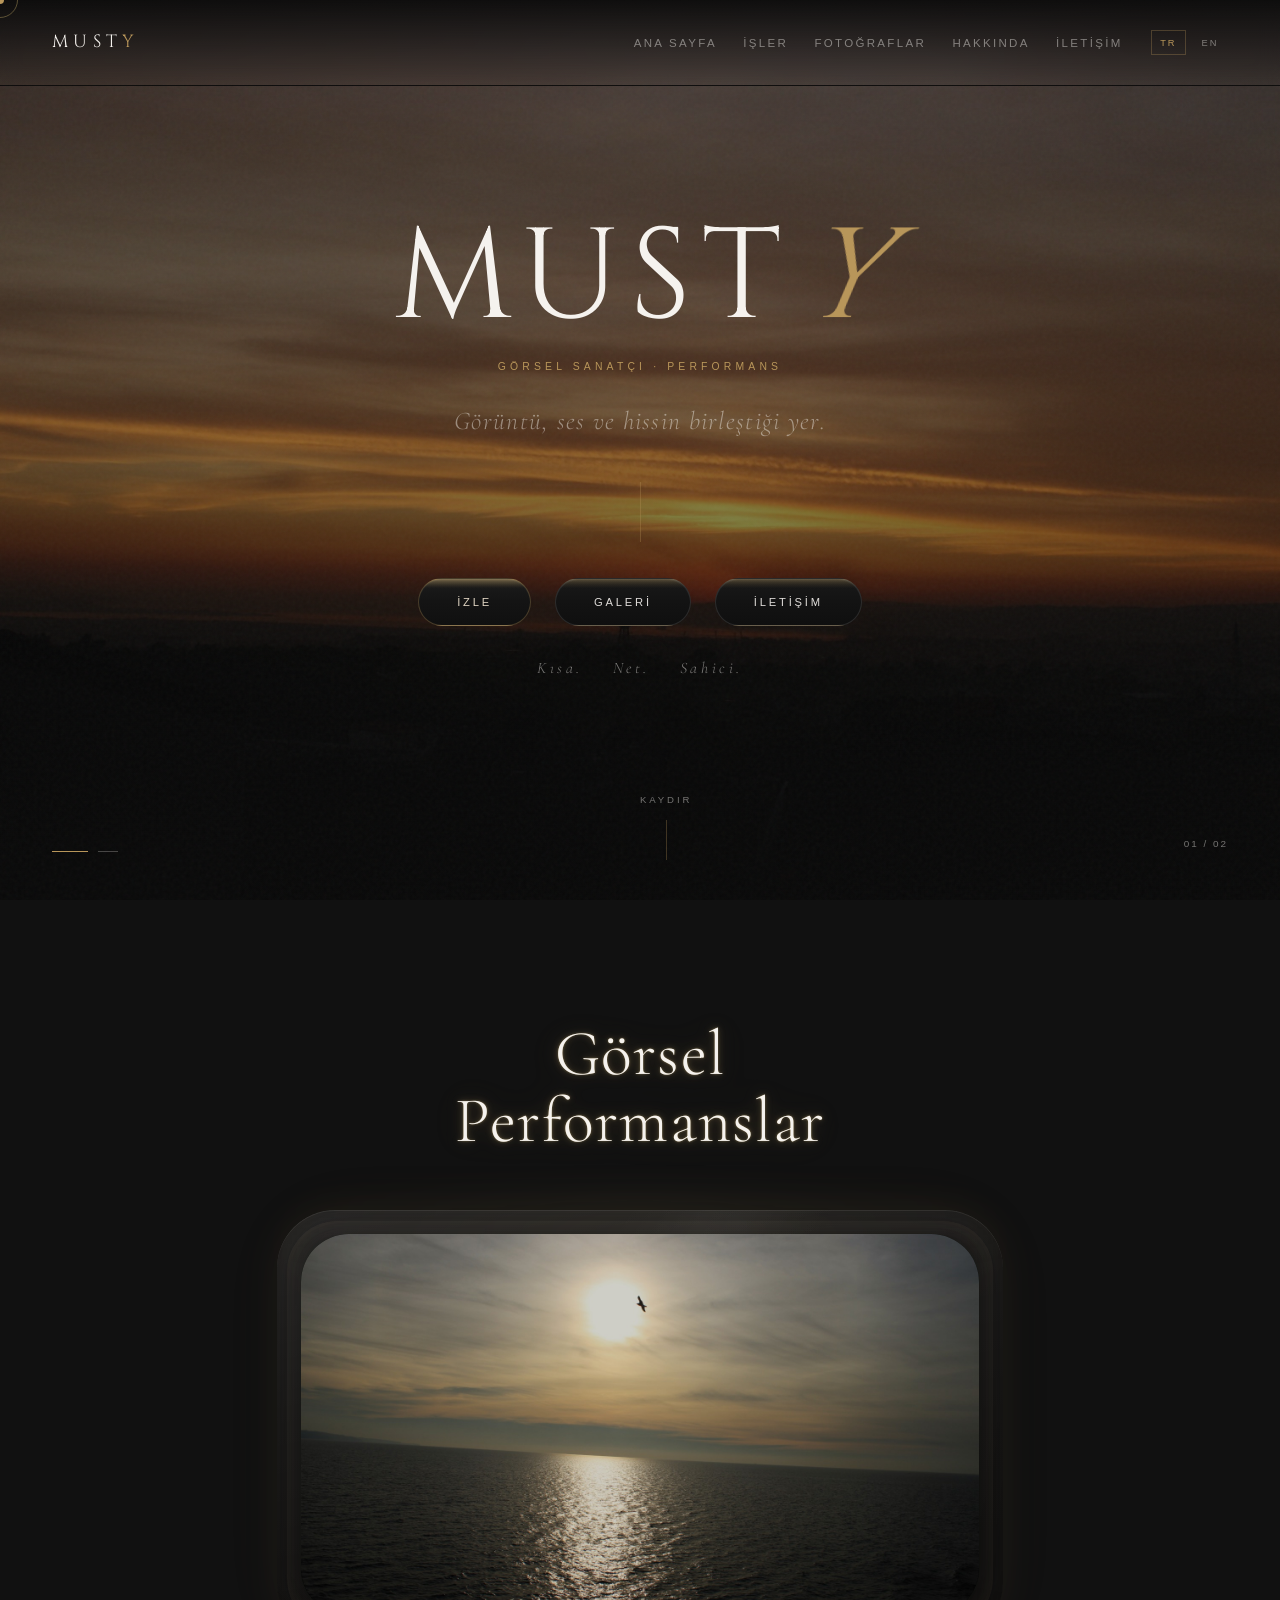
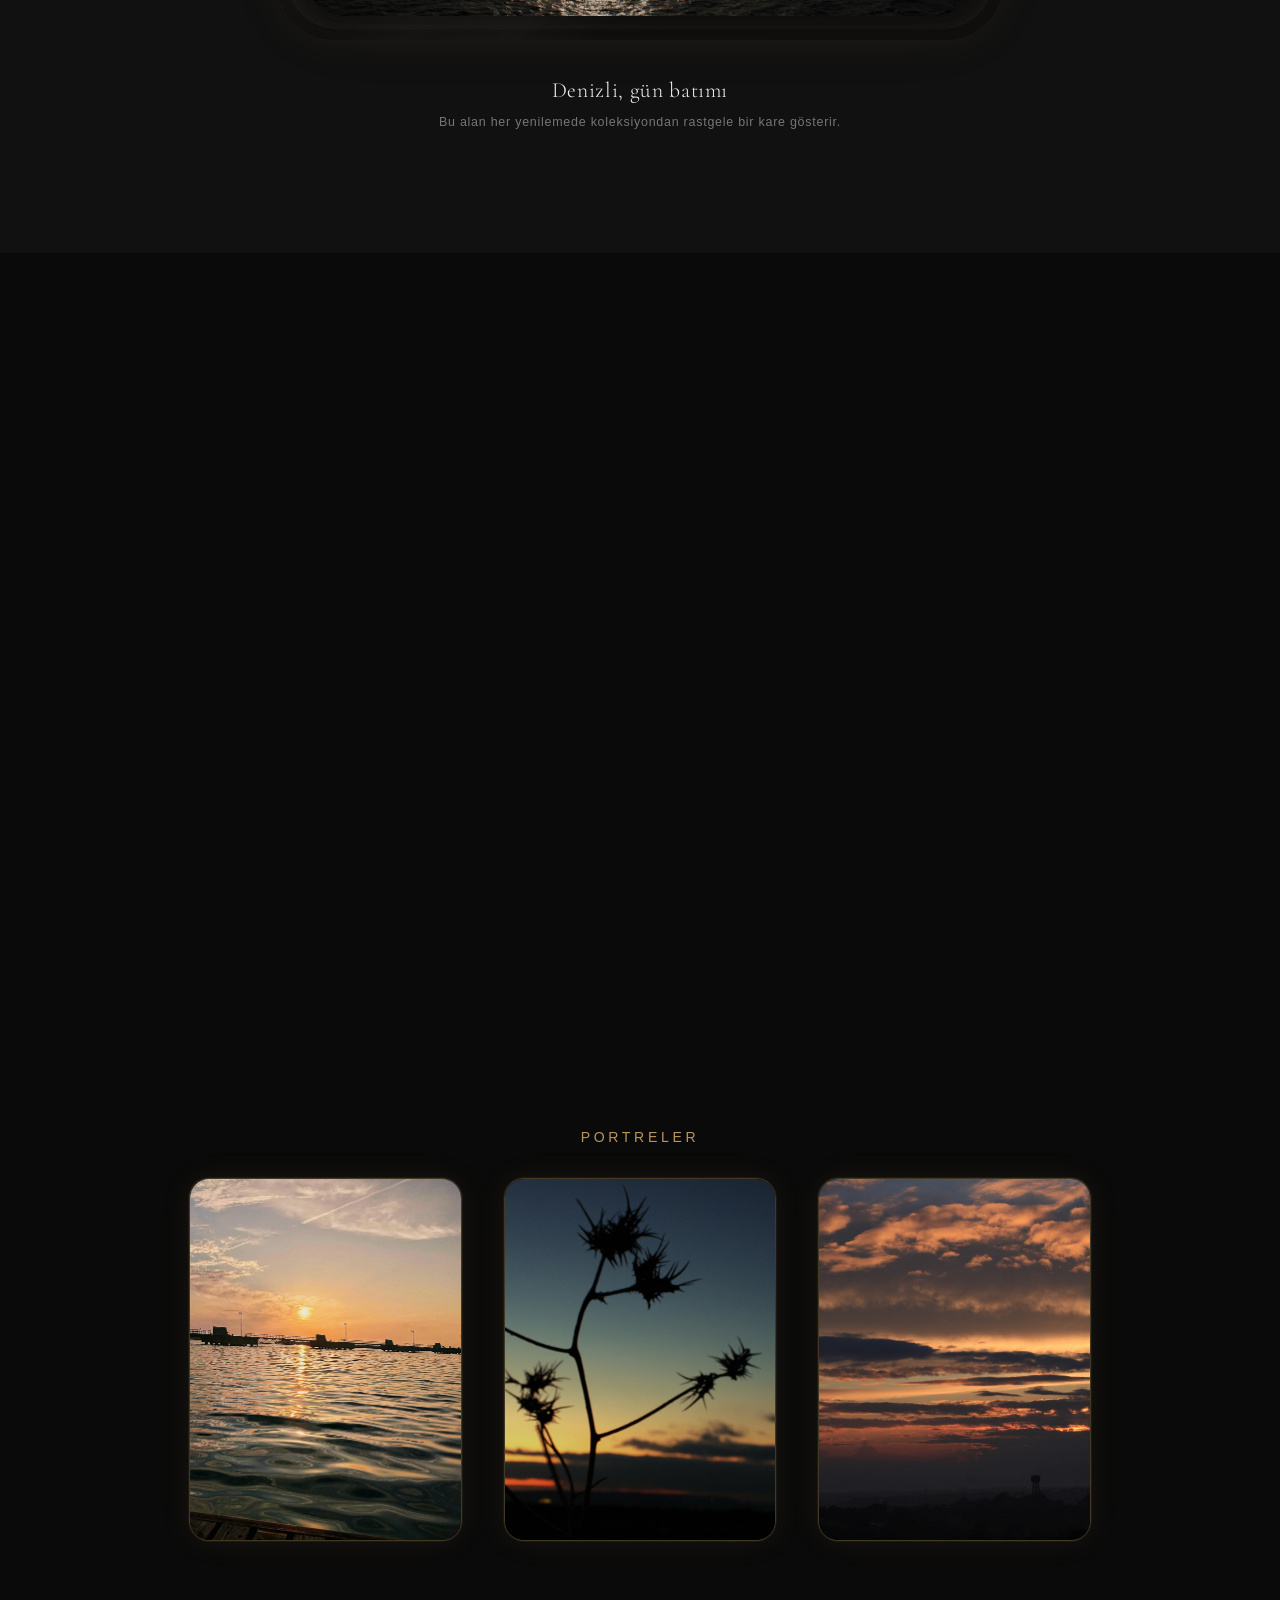
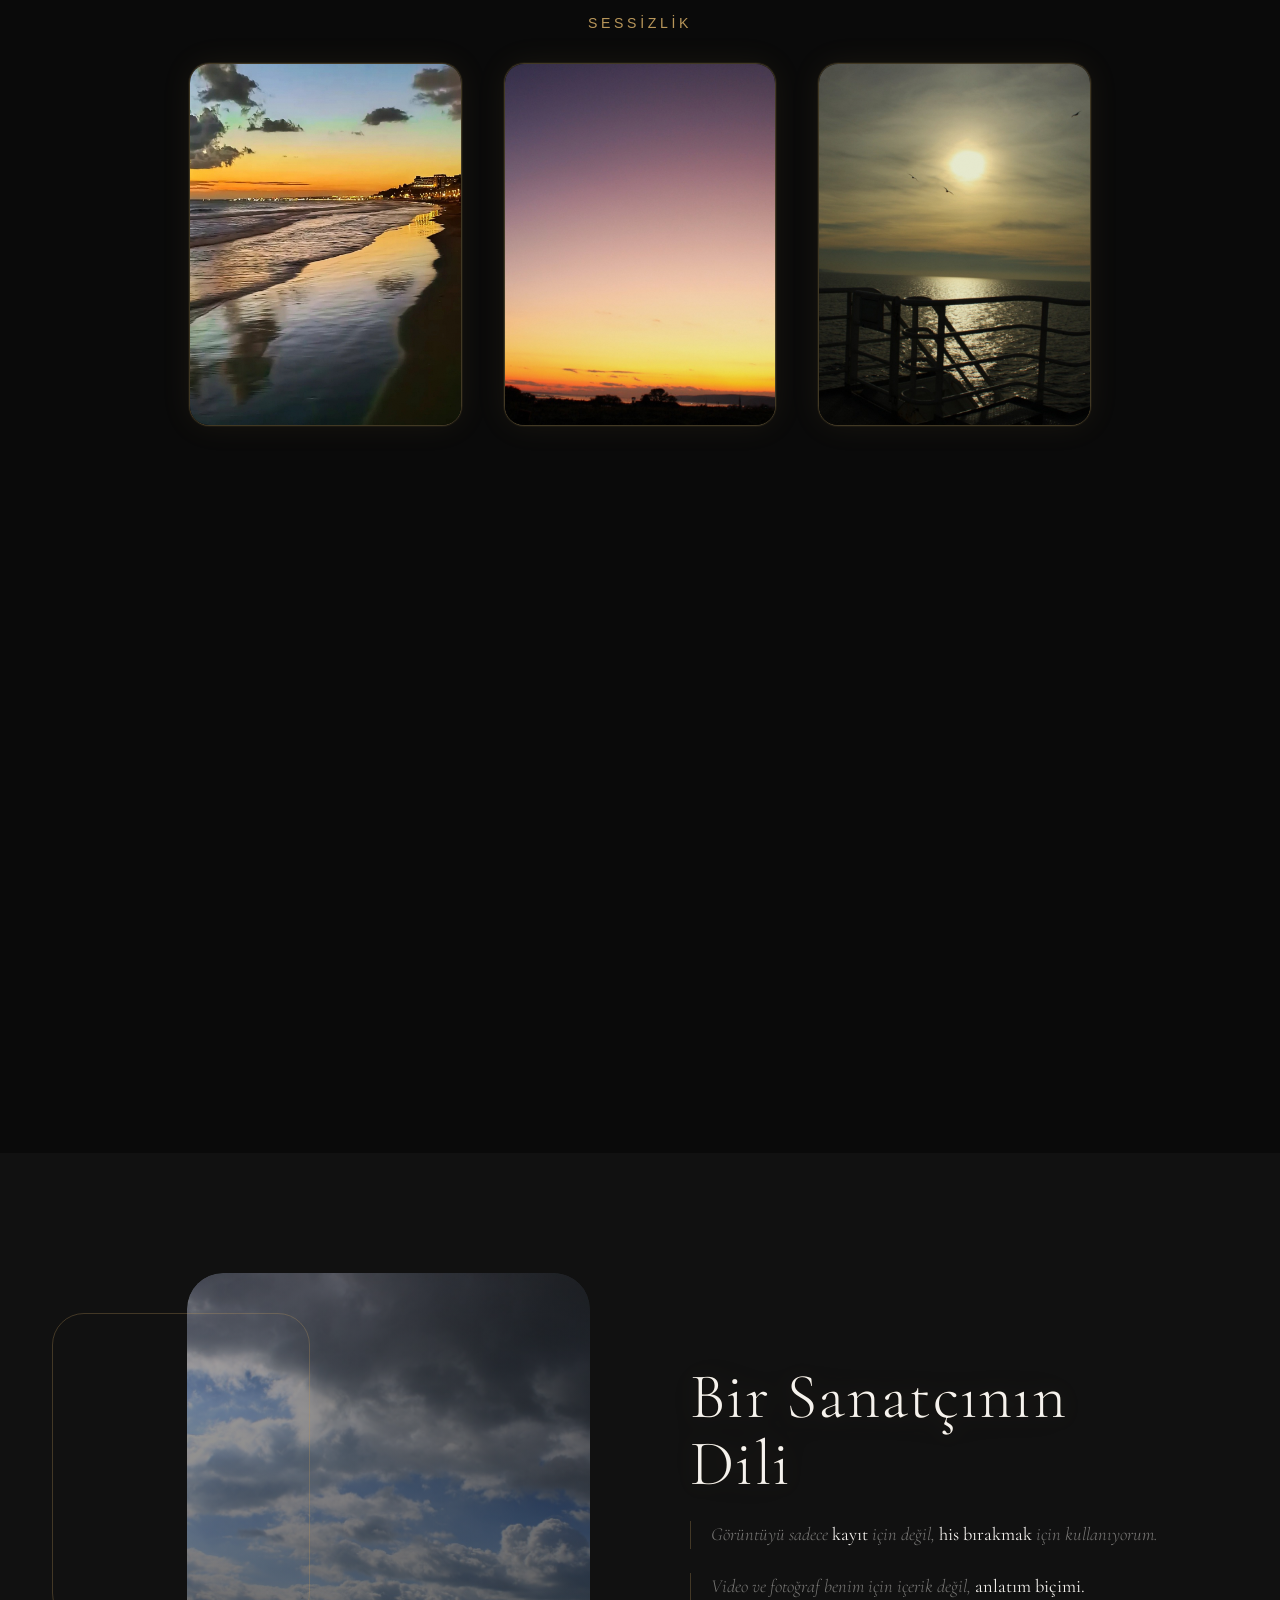
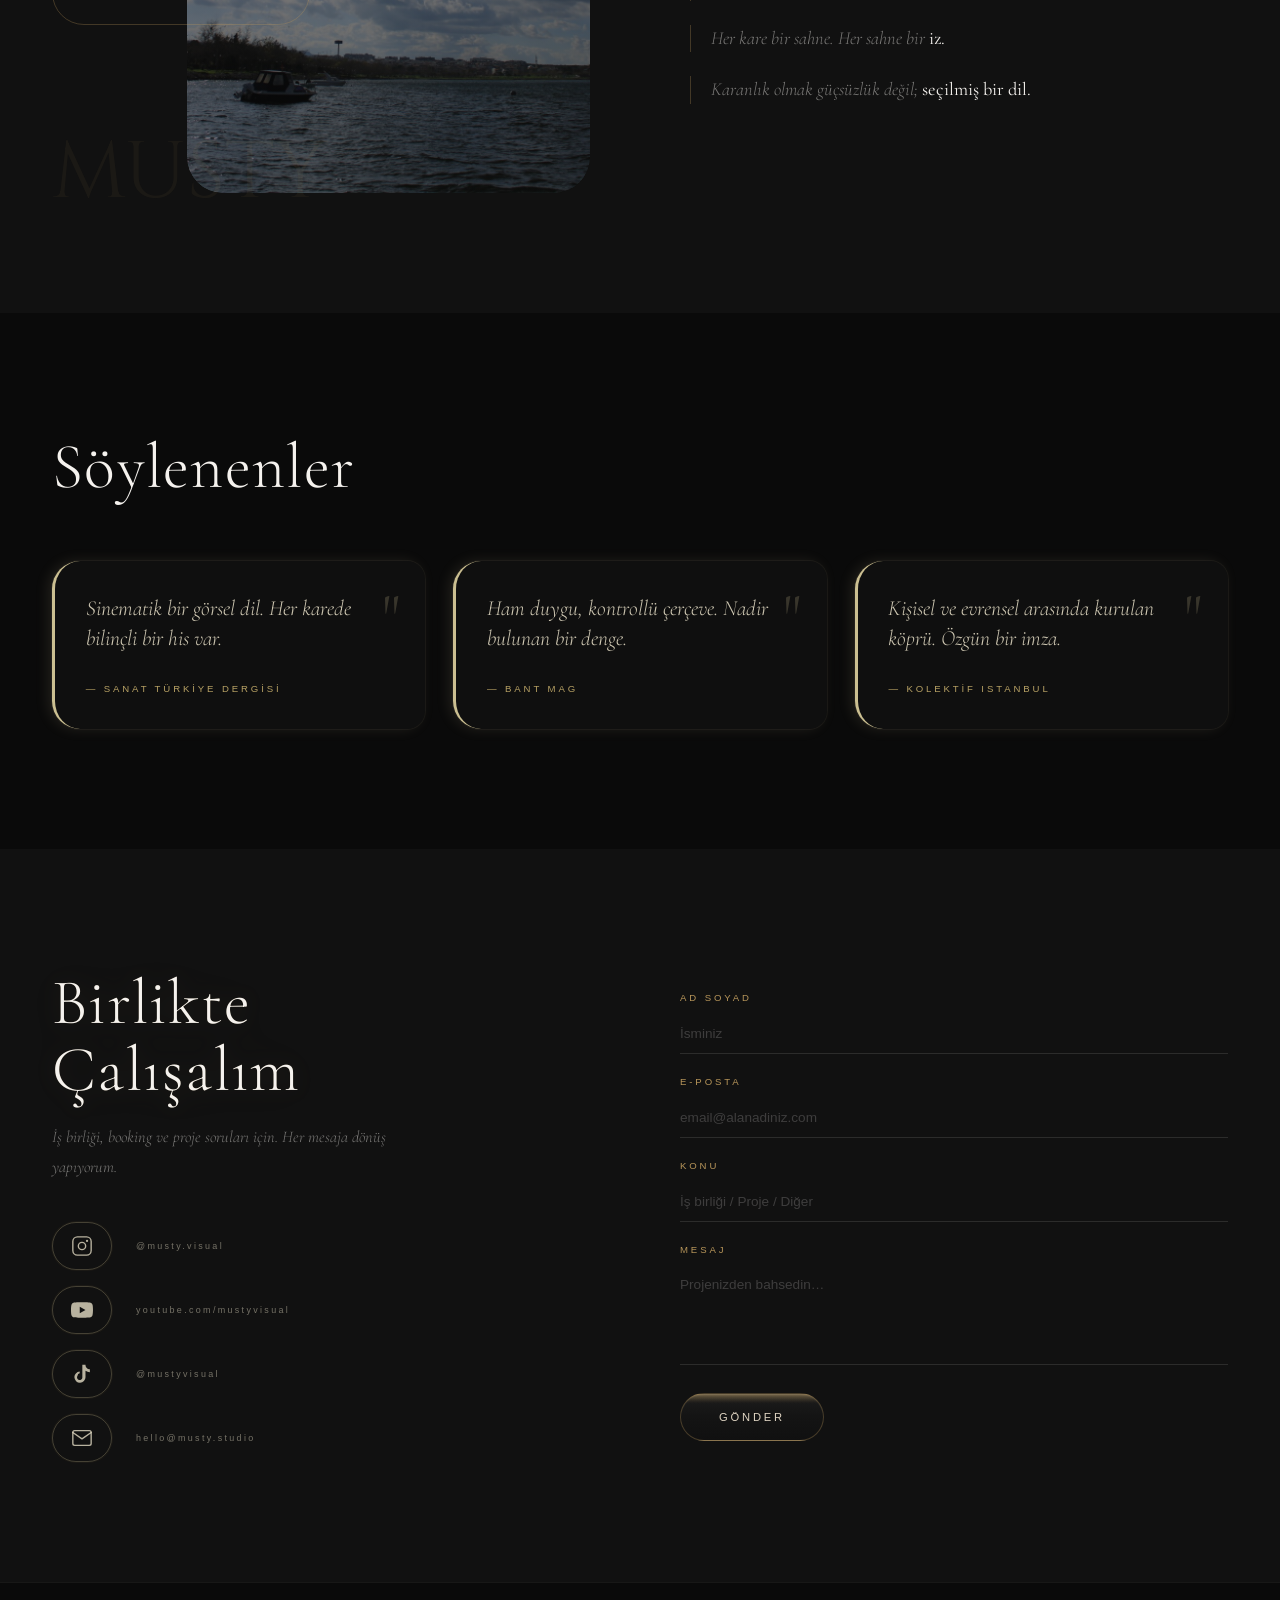
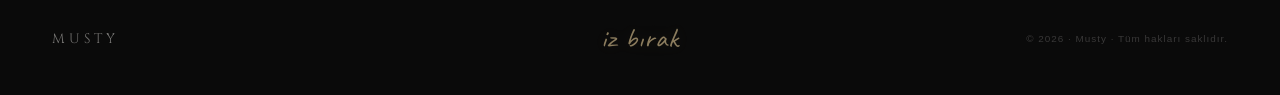
==== commit 09077dc1: "feat: Denizli gün batımı görselleri, video alanı ve rastgele galeri Video bölümü tek bir rastgele jp" ====
--- a/index.html
+++ b/index.html
@@ -39,8 +39,8 @@
     <main id="hero" class="hero hero--slides-only">
       <div class="hero__media" aria-hidden="true">
         <div class="hero__slides is-active">
-          <div class="hero__slide is-current" style="background-image: url('assets/images/musty%20(1).JPG')"></div>
-          <div class="hero__slide" style="background-image: url('assets/images/musty%20(4).JPG')"></div>
+          <div class="hero__slide is-current" data-hero-slide></div>
+          <div class="hero__slide" data-hero-slide></div>
         </div>
         <div class="hero__scrim"></div>
         <div class="hero__grain"></div>
@@ -81,87 +81,28 @@
         <h2 id="works-heading" class="section__title section__title--mega" data-i18n-html="videos.titleHtml">—</h2>
       </header>
 
-      <div class="film-playlist" hidden aria-hidden="true">
-        <span
-          class="film-playlist__src"
-          data-src="assets/videos/video%20(1).mp4"
-          data-poster="assets/images/musty%20(1).JPG"
-          data-i18n-work="work01"
-        ></span>
-        <span
-          class="film-playlist__src"
-          data-src="assets/videos/video%20(2).mp4"
-          data-poster="assets/images/musty%20(2).jpg"
-          data-i18n-work="work02"
-        ></span>
-        <span
-          class="film-playlist__src"
-          data-src="assets/videos/video%20(3).mp4"
-          data-poster="assets/images/musty%20(3).jpg"
-          data-i18n-work="work03"
-        ></span>
-        <span
-          class="film-playlist__src"
-          data-src="assets/videos/video%20(4).mp4"
-          data-poster="assets/images/musty%20(4).JPG"
-          data-i18n-work="work04"
-        ></span>
-        <span
-          class="film-playlist__src"
-          data-src="assets/videos/video%20(5).mp4"
-          data-poster="assets/images/musty%20(5).JPG"
-          data-i18n-work="work05"
-        ></span>
-        <span
-          class="film-playlist__src"
-          data-src="assets/videos/video%20(6).mp4"
-          data-poster="assets/images/musty%20(6).JPG"
-          data-i18n-work="work06"
-        ></span>
-      </div>
-
       <div class="film-player reveal" data-film-player>
         <div class="film-player__glass" role="region" data-i18n-aria="film.ariaShell">
           <div class="film-player__glow" aria-hidden="true"></div>
           <div class="film-player__sheen" aria-hidden="true"></div>
           <div class="film-player__video-shell">
-            <video
-              id="filmPlayerVideo"
-              class="film-player__video"
-              playsinline
-              preload="none"
-              controlslist="nodownload noremoteplayback"
-              disablepictureinpicture
-              poster="assets/images/musty%20(1).JPG"
-            ></video>
+            <img
+              id="filmSpotlightImg"
+              class="film-player__video film-player__still"
+              src="assets/images/images%20(1).jpeg"
+              alt=""
+              width="1920"
+              height="1080"
+              loading="lazy"
+              decoding="async"
+              tabindex="0"
+            />
           </div>
         </div>
 
         <div class="film-player__meta">
           <p class="film-player__title" data-film-meta-title></p>
           <p class="film-player__desc" data-film-meta-desc></p>
-        </div>
-
-        <div class="film-player__controls" role="group" data-i18n-aria="film.ariaControls">
-          <button type="button" class="film-ctrl film-ctrl--side" data-film-prev data-i18n-aria="film.prev" aria-label="">
-            <svg class="film-ctrl__svg" viewBox="0 0 24 24" width="20" height="20" aria-hidden="true" focusable="false">
-              <polygon fill="currentColor" points="15,5 7,12 15,19" />
-            </svg>
-          </button>
-          <button type="button" class="film-ctrl film-ctrl--play" data-film-toggle data-i18n-aria="film.play" aria-label="">
-            <svg class="film-ctrl__svg film-ctrl__icon-play" viewBox="0 0 24 24" width="24" height="24" aria-hidden="true" focusable="false">
-              <polygon fill="currentColor" points="9,6 9,18 19,12" />
-            </svg>
-            <svg class="film-ctrl__svg film-ctrl__icon-pause" viewBox="0 0 24 24" width="22" height="22" aria-hidden="true" focusable="false" hidden>
-              <rect fill="currentColor" x="7" y="6" width="3.5" height="12" rx="0.5" />
-              <rect fill="currentColor" x="13.5" y="6" width="3.5" height="12" rx="0.5" />
-            </svg>
-          </button>
-          <button type="button" class="film-ctrl film-ctrl--side" data-film-next data-i18n-aria="film.next" aria-label="">
-            <svg class="film-ctrl__svg" viewBox="0 0 24 24" width="20" height="20" aria-hidden="true" focusable="false">
-              <polygon fill="currentColor" points="9,5 17,12 9,19" />
-            </svg>
-          </button>
         </div>
       </div>
     </section>
@@ -178,16 +119,16 @@
       <div class="gallery-category reveal">
         <h3 class="gallery-category__title" data-i18n="gal.backstage">—</h3>
         <div class="gallery-grid gallery-grid--triple">
-          <button type="button" class="gal-item" data-gallery-open data-gallery-src="assets/images/musty%20(1).JPG" data-i18n-gallery="ed1">
-            <span class="gal-bg" style="background-image: url('assets/images/musty%20(1).JPG')" aria-hidden="true"></span>
-            <span class="gal-caption"><span class="gal-caption__text"></span></span>
-          </button>
-          <button type="button" class="gal-item" data-gallery-open data-gallery-src="assets/images/musty%20(2).jpg" data-i18n-gallery="ed2">
-            <span class="gal-bg" style="background-image: url('assets/images/musty%20(2).jpg')" aria-hidden="true"></span>
-            <span class="gal-caption"><span class="gal-caption__text"></span></span>
-          </button>
-          <button type="button" class="gal-item" data-gallery-open data-gallery-src="assets/images/musty%20(3).jpg" data-i18n-gallery="ed3">
-            <span class="gal-bg" style="background-image: url('assets/images/musty%20(3).jpg')" aria-hidden="true"></span>
+          <button type="button" class="gal-item" data-gallery-open data-gallery-src="assets/images/images%20(1).jpeg" data-i18n-gallery="ed1">
+            <span class="gal-bg" style="background-image: url('assets/images/images%20(1).jpeg')" aria-hidden="true"></span>
+            <span class="gal-caption"><span class="gal-caption__text"></span></span>
+          </button>
+          <button type="button" class="gal-item" data-gallery-open data-gallery-src="assets/images/images%20(2).jpeg" data-i18n-gallery="ed2">
+            <span class="gal-bg" style="background-image: url('assets/images/images%20(2).jpeg')" aria-hidden="true"></span>
+            <span class="gal-caption"><span class="gal-caption__text"></span></span>
+          </button>
+          <button type="button" class="gal-item" data-gallery-open data-gallery-src="assets/images/images%20(4).jpeg" data-i18n-gallery="ed3">
+            <span class="gal-bg" style="background-image: url('assets/images/images%20(4).jpeg')" aria-hidden="true"></span>
             <span class="gal-caption"><span class="gal-caption__text"></span></span>
           </button>
         </div>
@@ -196,16 +137,16 @@
       <div class="gallery-category reveal">
         <h3 class="gallery-category__title" data-i18n="gal.portraits">—</h3>
         <div class="gallery-grid gallery-grid--triple">
-          <button type="button" class="gal-item" data-gallery-open data-gallery-src="assets/images/musty%20(6).JPG" data-i18n-gallery="ed6">
-            <span class="gal-bg" style="background-image: url('assets/images/musty%20(6).JPG')" aria-hidden="true"></span>
-            <span class="gal-caption"><span class="gal-caption__text"></span></span>
-          </button>
-          <button type="button" class="gal-item" data-gallery-open data-gallery-src="assets/images/musty%20(7).JPG" data-i18n-gallery="ed7">
-            <span class="gal-bg" style="background-image: url('assets/images/musty%20(7).JPG')" aria-hidden="true"></span>
-            <span class="gal-caption"><span class="gal-caption__text"></span></span>
-          </button>
-          <button type="button" class="gal-item" data-gallery-open data-gallery-src="assets/images/musty%20(8).JPG" data-i18n-gallery="ed8">
-            <span class="gal-bg" style="background-image: url('assets/images/musty%20(8).JPG')" aria-hidden="true"></span>
+          <button type="button" class="gal-item" data-gallery-open data-gallery-src="assets/images/images%20(6).jpeg" data-i18n-gallery="ed6">
+            <span class="gal-bg" style="background-image: url('assets/images/images%20(6).jpeg')" aria-hidden="true"></span>
+            <span class="gal-caption"><span class="gal-caption__text"></span></span>
+          </button>
+          <button type="button" class="gal-item" data-gallery-open data-gallery-src="assets/images/images%20(7).jpeg" data-i18n-gallery="ed7">
+            <span class="gal-bg" style="background-image: url('assets/images/images%20(7).jpeg')" aria-hidden="true"></span>
+            <span class="gal-caption"><span class="gal-caption__text"></span></span>
+          </button>
+          <button type="button" class="gal-item" data-gallery-open data-gallery-src="assets/images/images%20(8).jpeg" data-i18n-gallery="ed8">
+            <span class="gal-bg" style="background-image: url('assets/images/images%20(8).jpeg')" aria-hidden="true"></span>
             <span class="gal-caption"><span class="gal-caption__text"></span></span>
           </button>
         </div>
@@ -214,16 +155,16 @@
       <div class="gallery-category reveal">
         <h3 class="gallery-category__title" data-i18n="gal.silence">—</h3>
         <div class="gallery-grid gallery-grid--triple">
-          <button type="button" class="gal-item" data-gallery-open data-gallery-src="assets/images/musty%20(11).JPG" data-i18n-gallery="ed11">
-            <span class="gal-bg" style="background-image: url('assets/images/musty%20(11).JPG')" aria-hidden="true"></span>
-            <span class="gal-caption"><span class="gal-caption__text"></span></span>
-          </button>
-          <button type="button" class="gal-item" data-gallery-open data-gallery-src="assets/images/musty%20(12).JPG" data-i18n-gallery="ed12">
-            <span class="gal-bg" style="background-image: url('assets/images/musty%20(12).JPG')" aria-hidden="true"></span>
-            <span class="gal-caption"><span class="gal-caption__text"></span></span>
-          </button>
-          <button type="button" class="gal-item" data-gallery-open data-gallery-src="assets/images/musty%20(13).JPG" data-i18n-gallery="ed13">
-            <span class="gal-bg" style="background-image: url('assets/images/musty%20(13).JPG')" aria-hidden="true"></span>
+          <button type="button" class="gal-item" data-gallery-open data-gallery-src="assets/images/images%20(10).jpeg" data-i18n-gallery="ed11">
+            <span class="gal-bg" style="background-image: url('assets/images/images%20(10).jpeg')" aria-hidden="true"></span>
+            <span class="gal-caption"><span class="gal-caption__text"></span></span>
+          </button>
+          <button type="button" class="gal-item" data-gallery-open data-gallery-src="assets/images/images%20(11).jpeg" data-i18n-gallery="ed12">
+            <span class="gal-bg" style="background-image: url('assets/images/images%20(11).jpeg')" aria-hidden="true"></span>
+            <span class="gal-caption"><span class="gal-caption__text"></span></span>
+          </button>
+          <button type="button" class="gal-item" data-gallery-open data-gallery-src="assets/images/images%20(12).jpeg" data-i18n-gallery="ed13">
+            <span class="gal-bg" style="background-image: url('assets/images/images%20(12).jpeg')" aria-hidden="true"></span>
             <span class="gal-caption"><span class="gal-caption__text"></span></span>
           </button>
         </div>
@@ -232,16 +173,16 @@
       <div class="gallery-category reveal">
         <h3 class="gallery-category__title" data-i18n="gal.motion">—</h3>
         <div class="gallery-grid gallery-grid--triple">
-          <button type="button" class="gal-item" data-gallery-open data-gallery-src="assets/images/musty%20(16).JPG" data-i18n-gallery="ed16">
-            <span class="gal-bg" style="background-image: url('assets/images/musty%20(16).JPG')" aria-hidden="true"></span>
-            <span class="gal-caption"><span class="gal-caption__text"></span></span>
-          </button>
-          <button type="button" class="gal-item" data-gallery-open data-gallery-src="assets/images/musty%20(19).JPG" data-i18n-gallery="ed19">
-            <span class="gal-bg" style="background-image: url('assets/images/musty%20(19).JPG')" aria-hidden="true"></span>
-            <span class="gal-caption"><span class="gal-caption__text"></span></span>
-          </button>
-          <button type="button" class="gal-item" data-gallery-open data-gallery-src="assets/images/musty%20(18).JPG" data-i18n-gallery="ed18">
-            <span class="gal-bg" style="background-image: url('assets/images/musty%20(18).JPG')" aria-hidden="true"></span>
+          <button type="button" class="gal-item" data-gallery-open data-gallery-src="assets/images/images%20(13).jpeg" data-i18n-gallery="ed16">
+            <span class="gal-bg" style="background-image: url('assets/images/images%20(13).jpeg')" aria-hidden="true"></span>
+            <span class="gal-caption"><span class="gal-caption__text"></span></span>
+          </button>
+          <button type="button" class="gal-item" data-gallery-open data-gallery-src="assets/images/images%20(14).jpeg" data-i18n-gallery="ed19">
+            <span class="gal-bg" style="background-image: url('assets/images/images%20(14).jpeg')" aria-hidden="true"></span>
+            <span class="gal-caption"><span class="gal-caption__text"></span></span>
+          </button>
+          <button type="button" class="gal-item" data-gallery-open data-gallery-src="assets/images/images%20(9).jpeg" data-i18n-gallery="ed18">
+            <span class="gal-bg" style="background-image: url('assets/images/images%20(9).jpeg')" aria-hidden="true"></span>
             <span class="gal-caption"><span class="gal-caption__text"></span></span>
           </button>
         </div>
@@ -258,7 +199,7 @@
       <div class="about-visual reveal">
         <div class="about-accent-box" aria-hidden="true"></div>
         <div class="about-portrait">
-          <img src="assets/images/musty%20(8).JPG" alt="" loading="lazy" width="900" height="1200" />
+          <img src="assets/images/images%20(8).jpeg" alt="" loading="lazy" width="900" height="1200" data-about-portrait />
         </div>
         <div class="about-number" aria-hidden="true">MUSTY</div>
       </div>
--- a/css/site.css
+++ b/css/site.css
@@ -862,6 +862,10 @@
   width: 100%;
   height: 100%;
   object-fit: cover;
+}
+
+.film-player__still {
+  cursor: pointer;
 }
 
 .film-player__video::-webkit-media-controls {
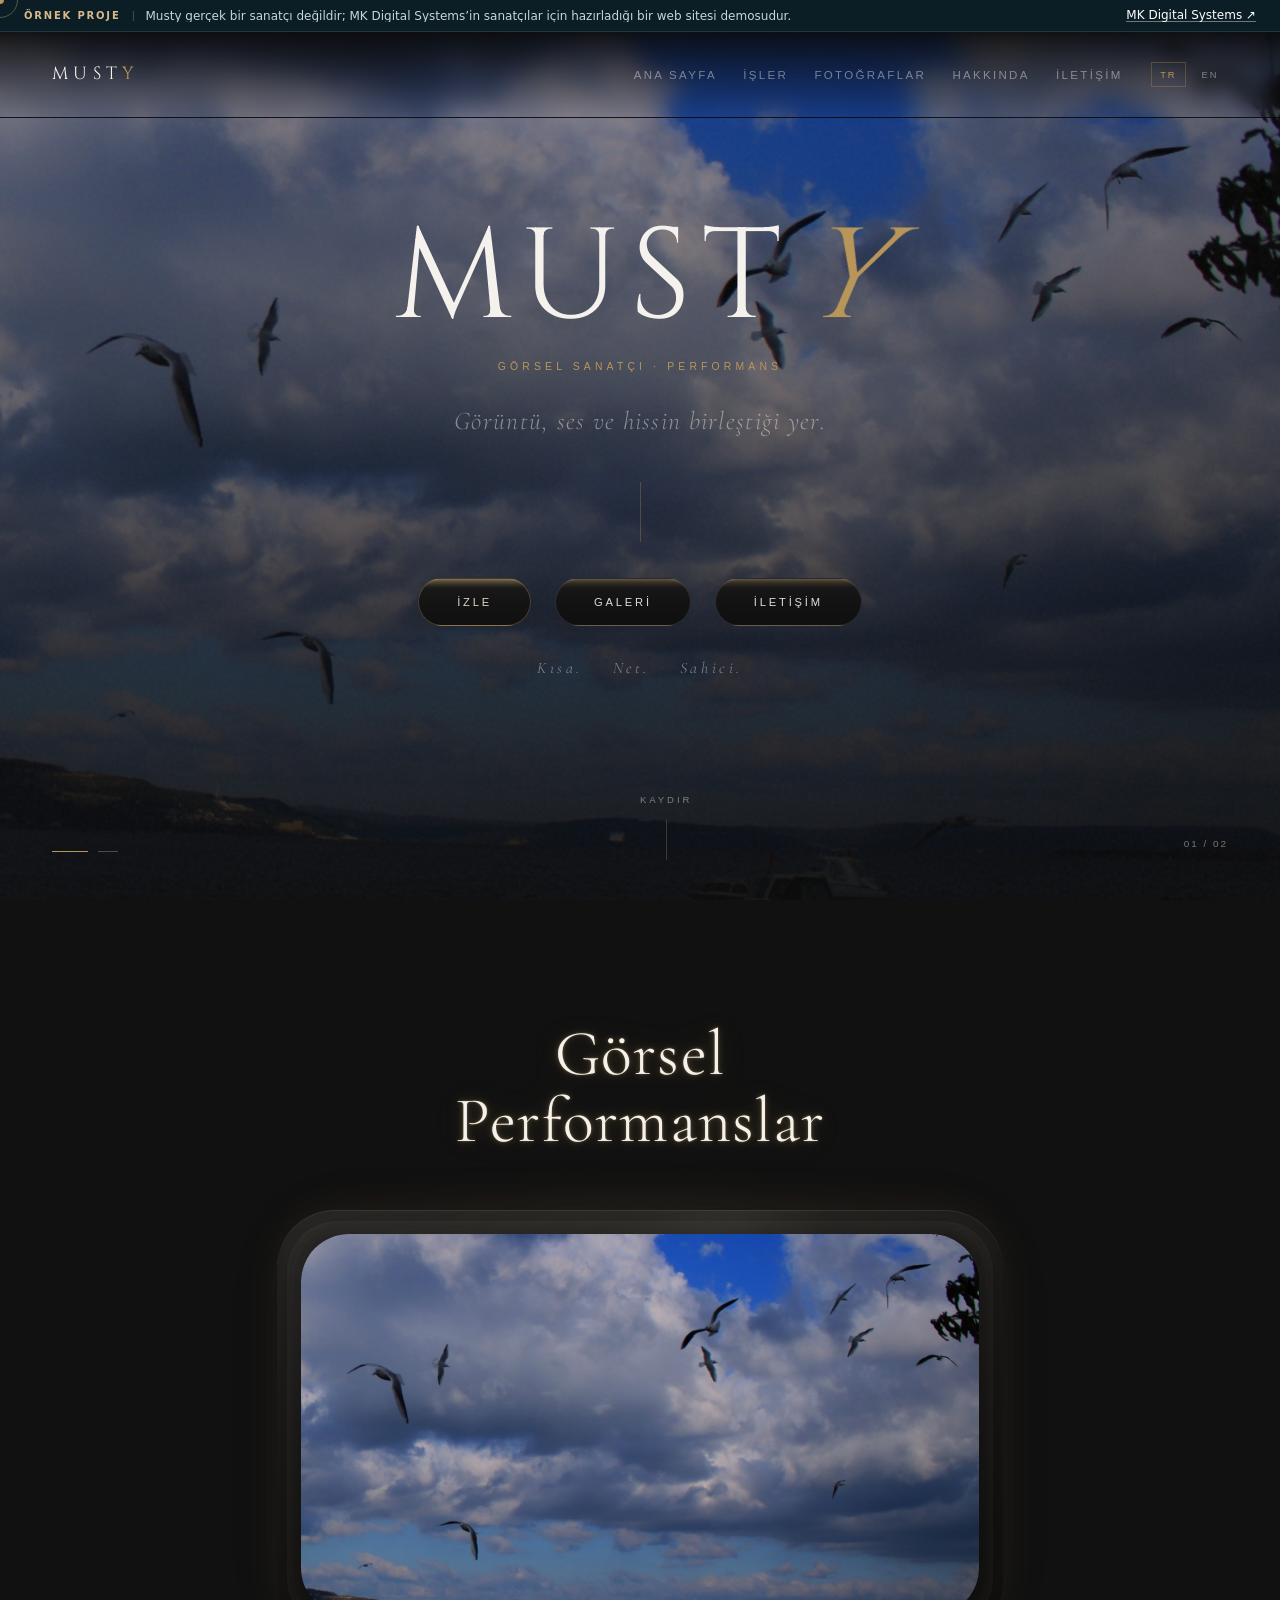
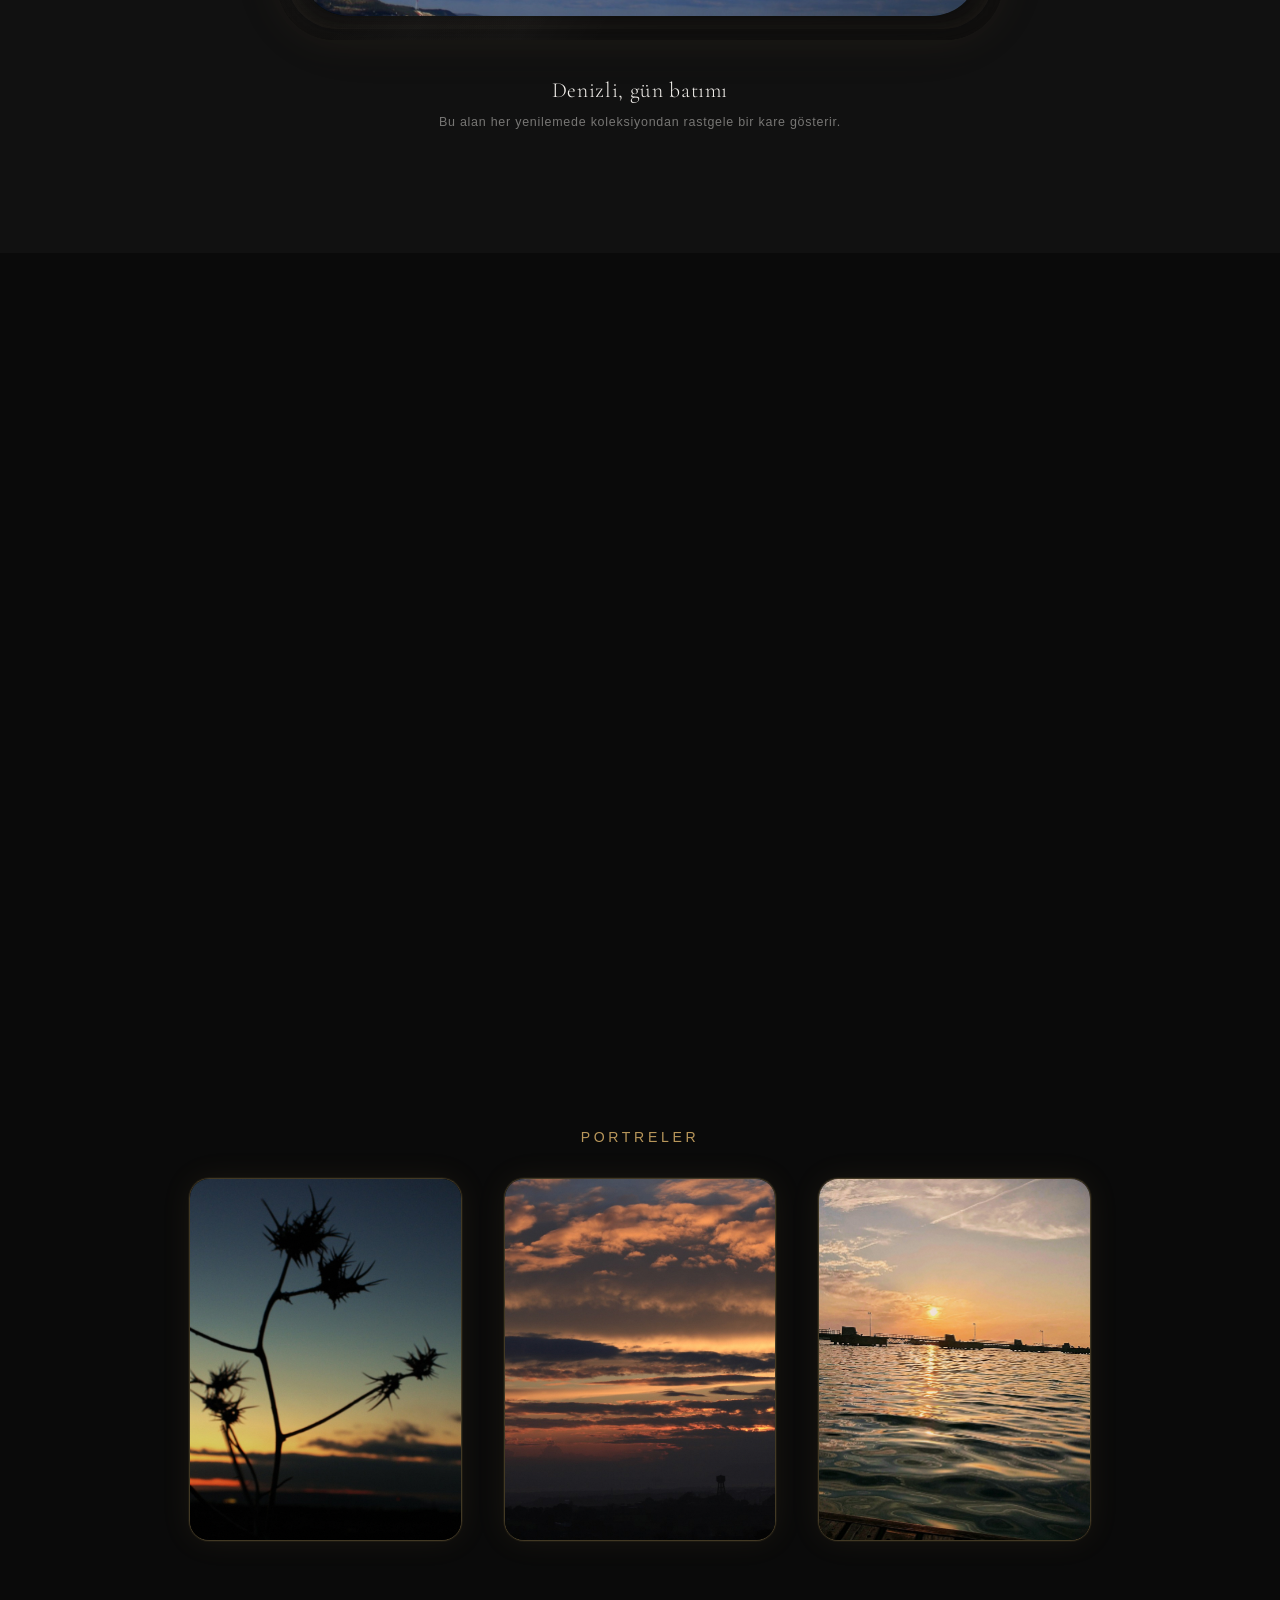
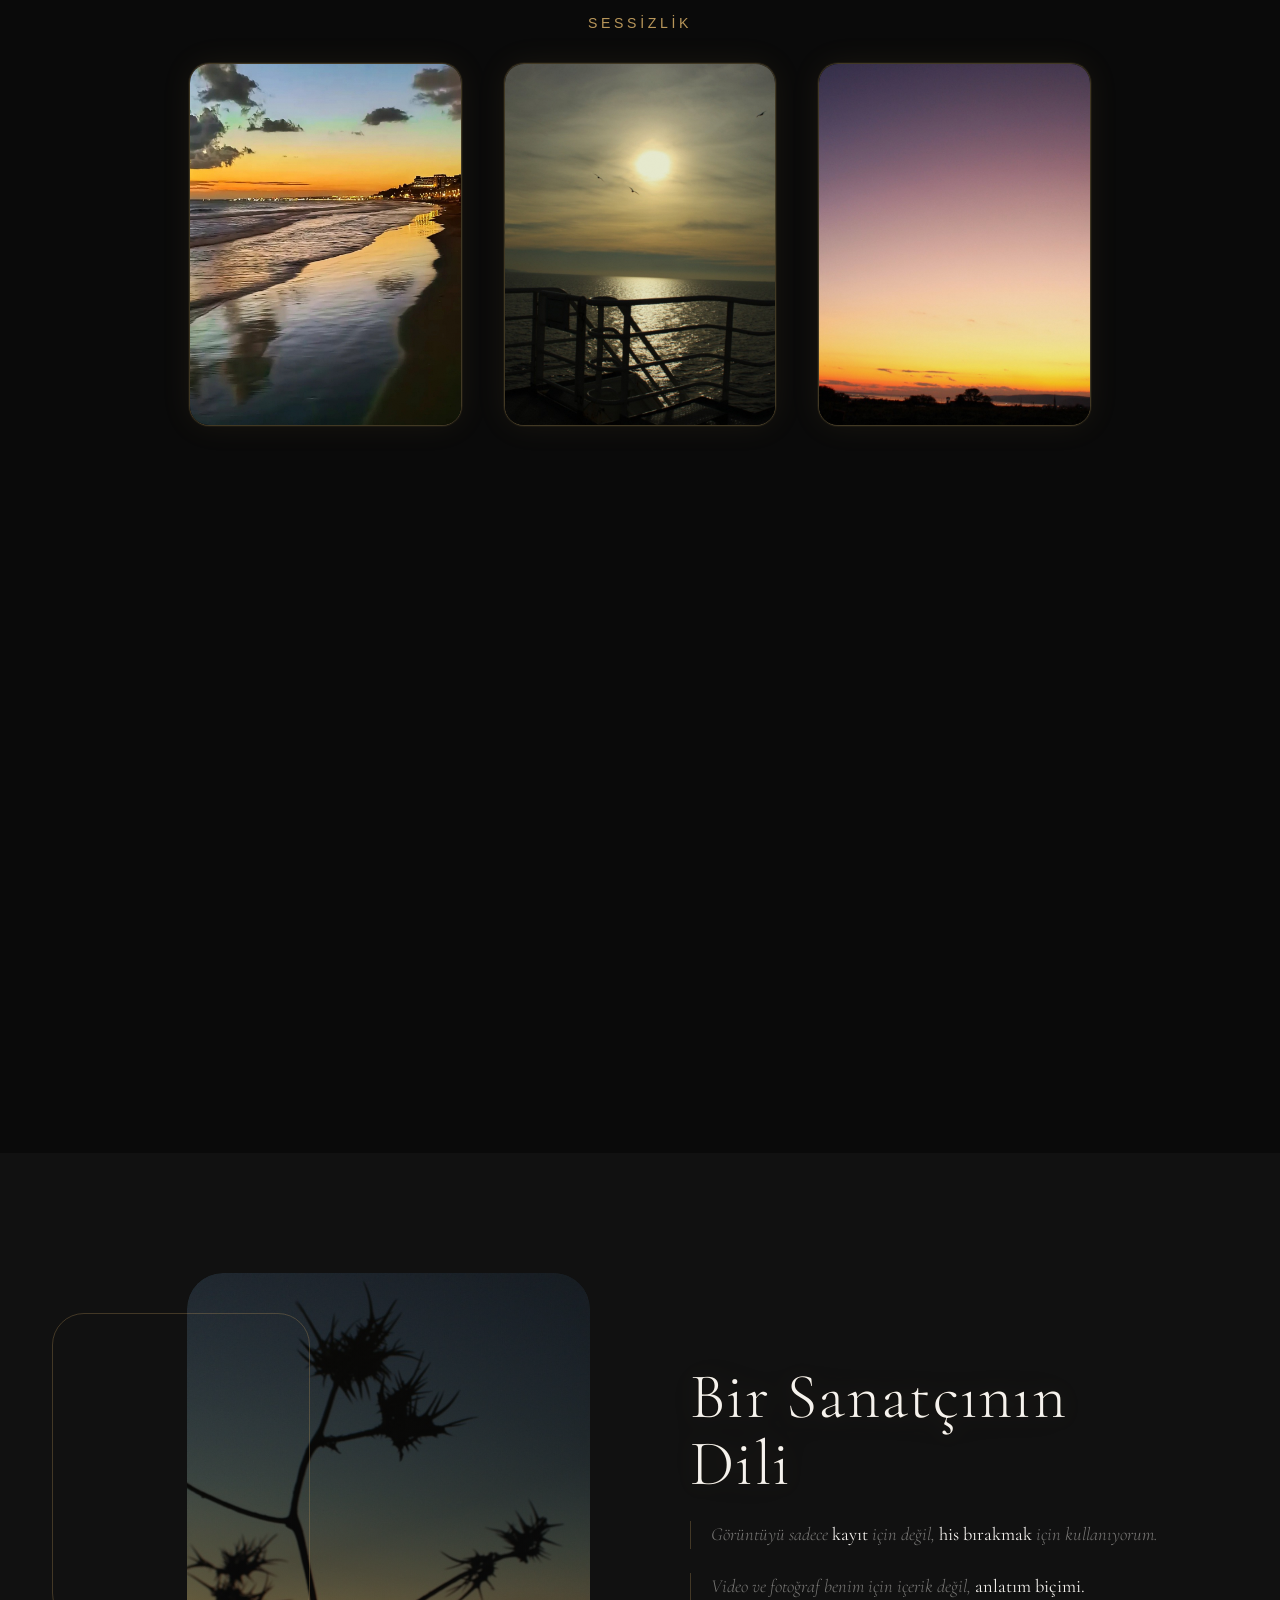
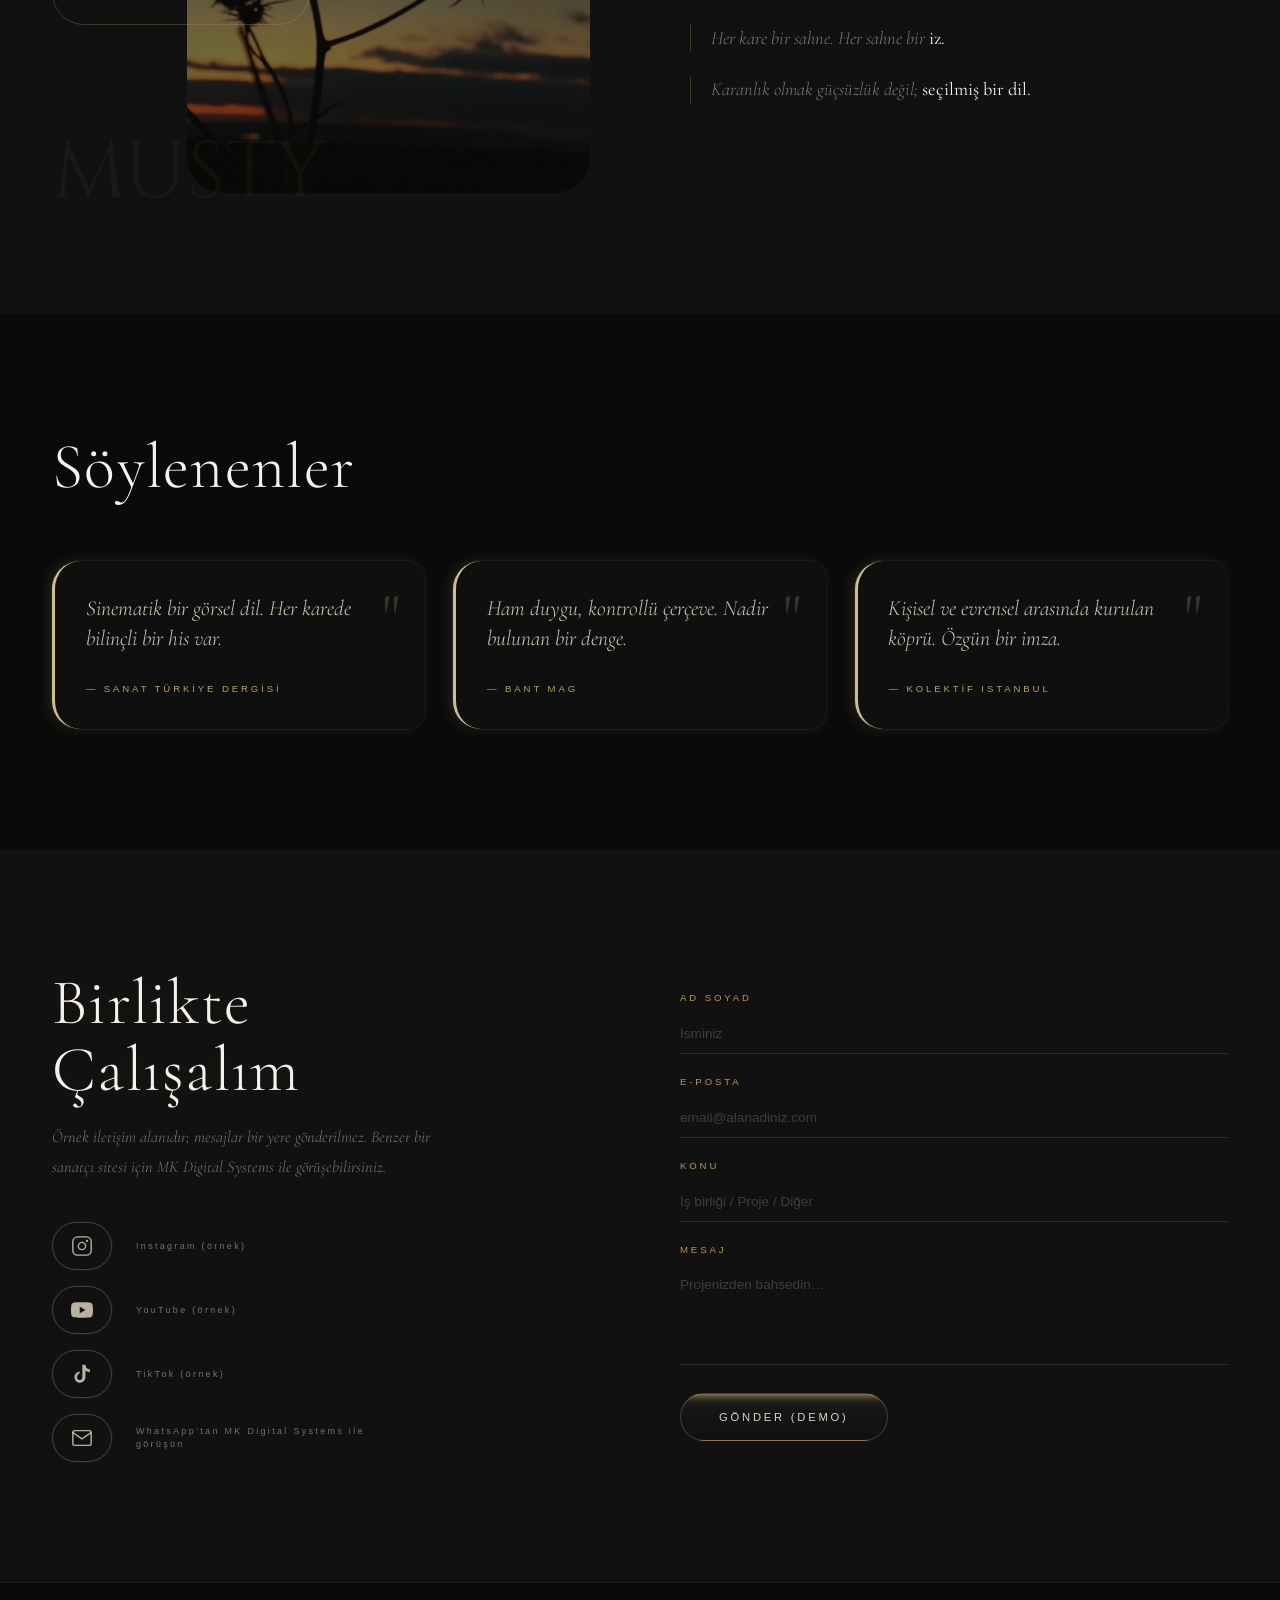
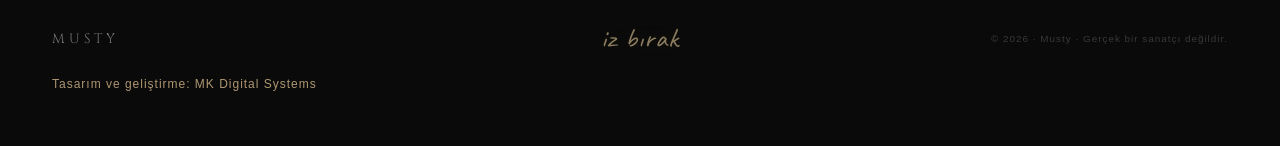
==== commit 1b5e517e: "Musty'yi açıkça işaretlenmiş bir portföy demosuna dönüştür - noindex/nofollow: iki sayfada robots me" ====
--- a/index.html
+++ b/index.html
@@ -3,8 +3,10 @@
   <head>
     <meta charset="utf-8" />
     <meta name="viewport" content="width=device-width, initial-scale=1" />
-    <title>Musty</title>
-    <meta id="meta-desc" name="description" content="" />
+    <title>Musty — Sanatçı Web Sitesi Demosu | MK Digital Systems</title>
+    <meta id="meta-desc" name="description" content="MK Digital Systems&#39;in sanatçılar için hazırladığı örnek web sitesi: sinematik galeri, video alanı ve iletişim. Musty gerçek bir sanatçı değildir." />
+    <!-- Portföy demosu: arama sonuçlarında gerçek bir sanatçı sanılmaması için (vercel.json'da X-Robots-Tag de var). -->
+    <meta name="robots" content="noindex, nofollow" />
     <link rel="preconnect" href="https://fonts.googleapis.com" />
     <link rel="preconnect" href="https://fonts.gstatic.com" crossorigin />
     <link
@@ -15,6 +17,11 @@
     <link rel="stylesheet" href="css/style2.css" />
   </head>
   <body>
+    <aside class="demo-bar" aria-label="Örnek proje bildirimi">
+      <b data-i18n="demo.label">Örnek proje</b>
+      <p class="demo-bar__long" data-i18n="demo.long">Musty gerçek bir sanatçı değildir; MK Digital Systems’in sanatçılar için hazırladığı bir web sitesi demosudur.</p>
+      <a href="https://mk-digital-systems-seven.vercel.app/tr"><span class="demo-bar__short" data-i18n="demo.short">MK Digital Systems demosu ↗</span><span class="demo-bar__full">MK Digital Systems ↗</span></a>
+    </aside>
     <div class="cursor-dot" id="cursorDot" aria-hidden="true"></div>
     <div class="cursor-ring" id="cursorRing" aria-hidden="true"></div>
     <header class="site-nav" role="banner">
@@ -280,7 +287,7 @@
             </span>
             <span class="contact-link__label" data-i18n="contact.tt">—</span>
           </a>
-          <a href="mailto:hello@musty.studio" class="contact-link contact-link--row" data-i18n-aria="aria.email">
+          <a href="https://wa.me/905456597551?text=Merhaba%20MK%20Digital%20Systems%2C%20Musty%20demo%20sitesini%20inceledim.%20Benzer%20bir%20sanat%C3%A7%C4%B1%20%2F%20portfolyo%20web%20sitesi%20hakk%C4%B1nda%20g%C3%B6r%C3%BC%C5%9Fmek%20istiyorum." target="_blank" rel="noopener noreferrer" class="contact-link contact-link--row" data-i18n-aria="aria.email">
             <span class="contact-link__pill">
               <span class="link-icon link-icon--svg" aria-hidden="true">
                 <svg class="contact-icon-svg" viewBox="0 0 24 24" fill="none" xmlns="http://www.w3.org/2000/svg" focusable="false">
@@ -316,7 +323,11 @@
           <label for="cf-msg" data-i18n="contact.message">—</label>
           <textarea id="cf-msg" rows="5" data-i18n-placeholder="contact.phMessage" placeholder=""></textarea>
         </div>
-        <button type="button" class="submit-btn" data-i18n="contact.submit">—</button>
+        <button type="button" class="submit-btn" data-i18n="contact.submit" data-demo-submit>—</button>
+        <div class="form-demo-note" data-demo-note hidden>
+          <p data-i18n="contact.demoNote">—</p>
+          <a href="https://wa.me/905456597551?text=Merhaba%20MK%20Digital%20Systems%2C%20Musty%20demo%20sitesini%20inceledim.%20Benzer%20bir%20sanat%C3%A7%C4%B1%20%2F%20portfolyo%20web%20sitesi%20hakk%C4%B1nda%20g%C3%B6r%C3%BC%C5%9Fmek%20istiyorum." target="_blank" rel="noopener noreferrer" data-i18n="contact.demoCta">—</a>
+        </div>
       </div>
     </section>
 
@@ -324,6 +335,7 @@
       <span class="site-footer__mark">MUSTY</span>
       <p class="site-footer__tagline" data-i18n="footer.tagline">iz bırak</p>
       <p class="site-footer__copy">© <span id="y"></span> · <span data-i18n="footer.rights">—</span></p>
+      <p class="site-footer__credit"><a href="https://mk-digital-systems-seven.vercel.app/tr" data-i18n="footer.credit">Tasarım ve geliştirme: MK Digital Systems</a></p>
     </footer>
 
     <div id="video-modal" class="modal" role="dialog" aria-modal="true" aria-labelledby="modal-video-title" aria-hidden="true">
--- a/css/site.css
+++ b/css/site.css
@@ -82,7 +82,7 @@
 /* ——— Nav ——— */
 .site-nav {
   position: fixed;
-  top: 0;
+  top: var(--demo-bar-h);
   left: 0;
   right: 0;
   z-index: 50;
@@ -2174,3 +2174,90 @@
   height: auto;
   object-fit: contain;
 }
+
+/* Portföy demosu: "Örnek proje" şeridi (MK Digital Systems demo standardı) */
+:root {
+  --demo-bar-h: 32px;
+}
+.demo-bar {
+  position: fixed;
+  top: 0;
+  left: 0;
+  right: 0;
+  z-index: 60;
+  height: var(--demo-bar-h);
+  display: flex;
+  align-items: center;
+  gap: 12px;
+  padding: 0 24px;
+  background: #0b1e26;
+  color: #c9d5d8;
+  font: 400 12px/1 "Outfit", system-ui, sans-serif;
+  border-bottom: 1px solid rgba(255, 255, 255, 0.1);
+}
+.demo-bar b {
+  flex: none;
+  padding-right: 12px;
+  border-right: 1px solid rgba(255, 255, 255, 0.2);
+  color: #d7b98b;
+  font-size: 10px;
+  font-weight: 600;
+  letter-spacing: 0.18em;
+  text-transform: uppercase;
+}
+.demo-bar p {
+  flex: 1;
+  min-width: 0;
+  margin: 0;
+  overflow: hidden;
+  white-space: nowrap;
+  text-overflow: ellipsis;
+}
+.demo-bar a {
+  flex: none;
+  margin-left: auto;
+  color: #fff;
+  text-decoration: none;
+  border-bottom: 1px solid rgba(255, 255, 255, 0.4);
+}
+.demo-bar a:hover {
+  color: #d7b98b;
+  border-color: #d7b98b;
+}
+.demo-bar__short {
+  display: none;
+}
+@media (max-width: 640px) {
+  .demo-bar {
+    padding: 0 16px;
+    font-size: 11px;
+  }
+  .demo-bar__long,
+  .demo-bar__full {
+    display: none;
+  }
+  .demo-bar__short {
+    display: inline;
+  }
+}
+.form-demo-note {
+  margin-top: 16px;
+  padding: 14px 16px;
+  border: 1px solid rgba(215, 185, 139, 0.4);
+  border-radius: 12px;
+  background: rgba(215, 185, 139, 0.08);
+  font-size: 14px;
+  line-height: 1.5;
+}
+.form-demo-note p {
+  margin: 0 0 8px;
+}
+.form-demo-note a,
+.site-footer__credit a {
+  color: #d7b98b;
+}
+.site-footer__credit {
+  margin-top: 8px;
+  font-size: 12px;
+  opacity: 0.8;
+}
